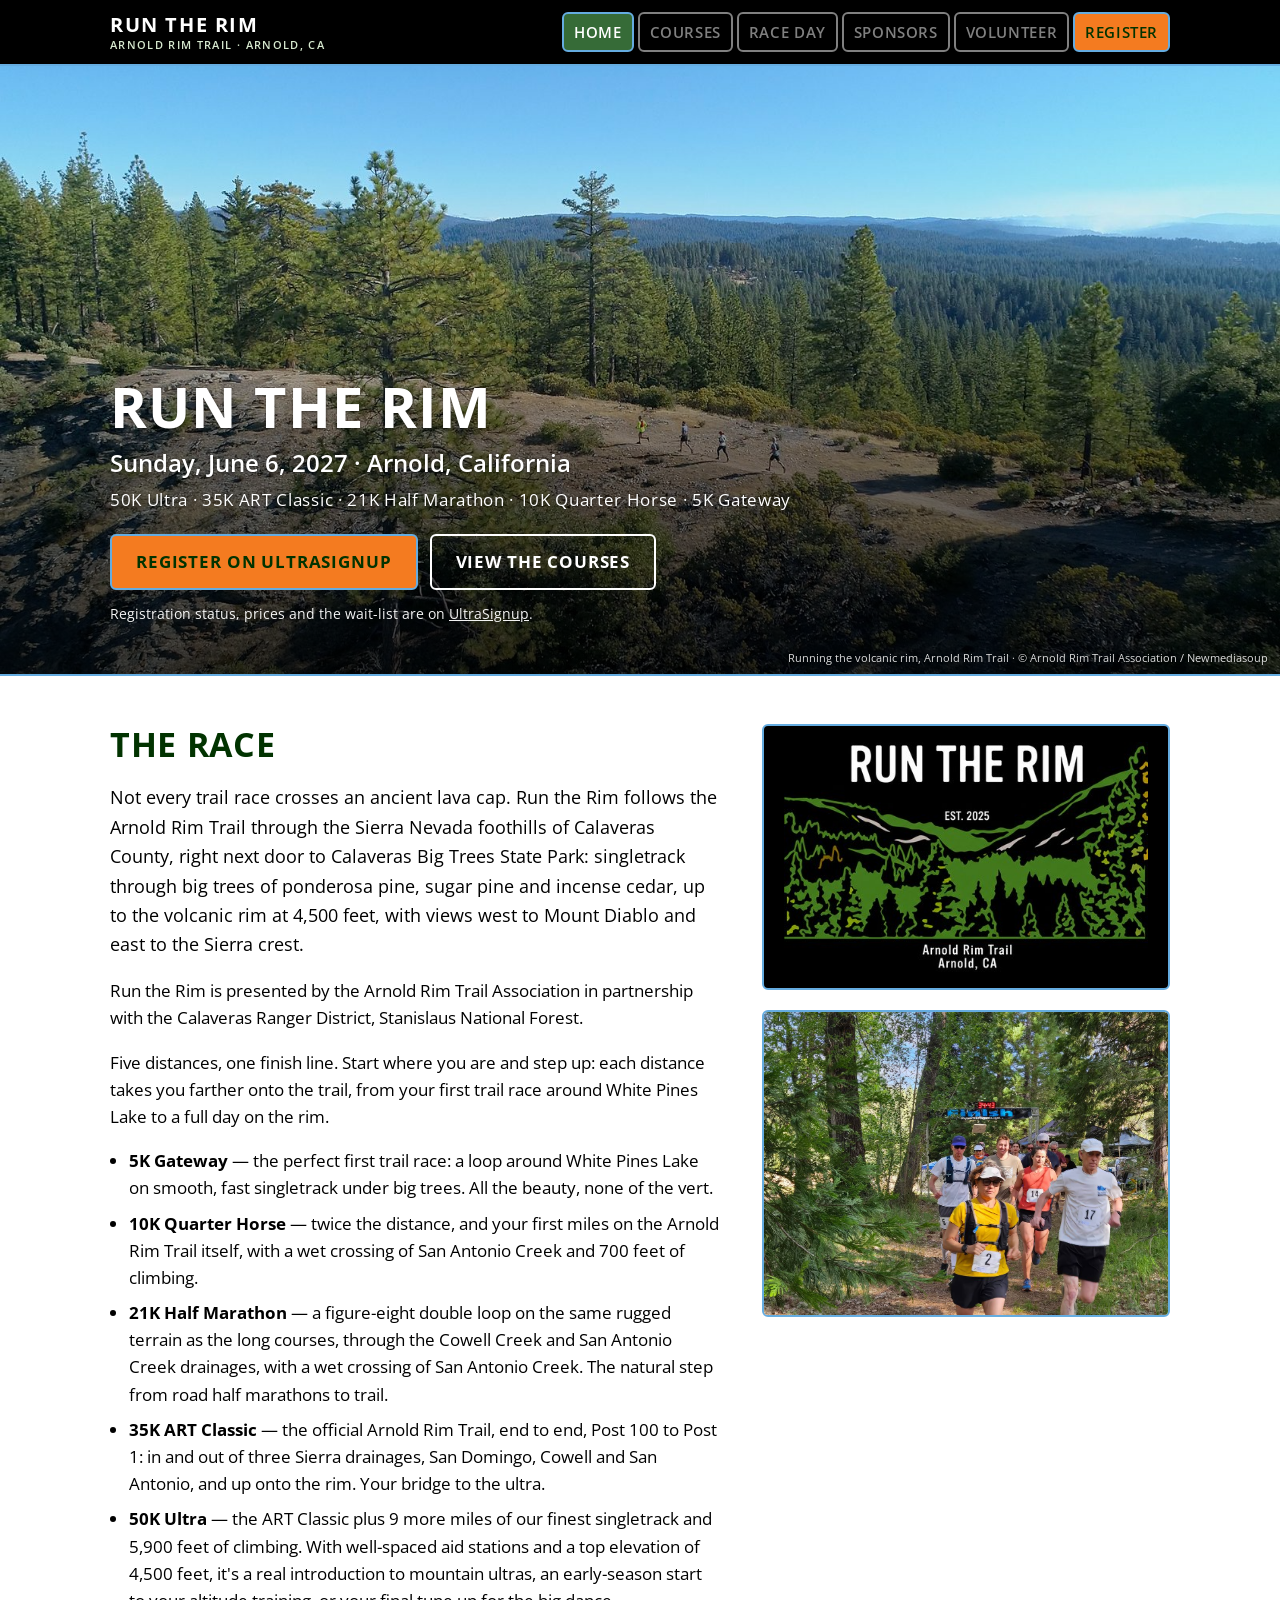
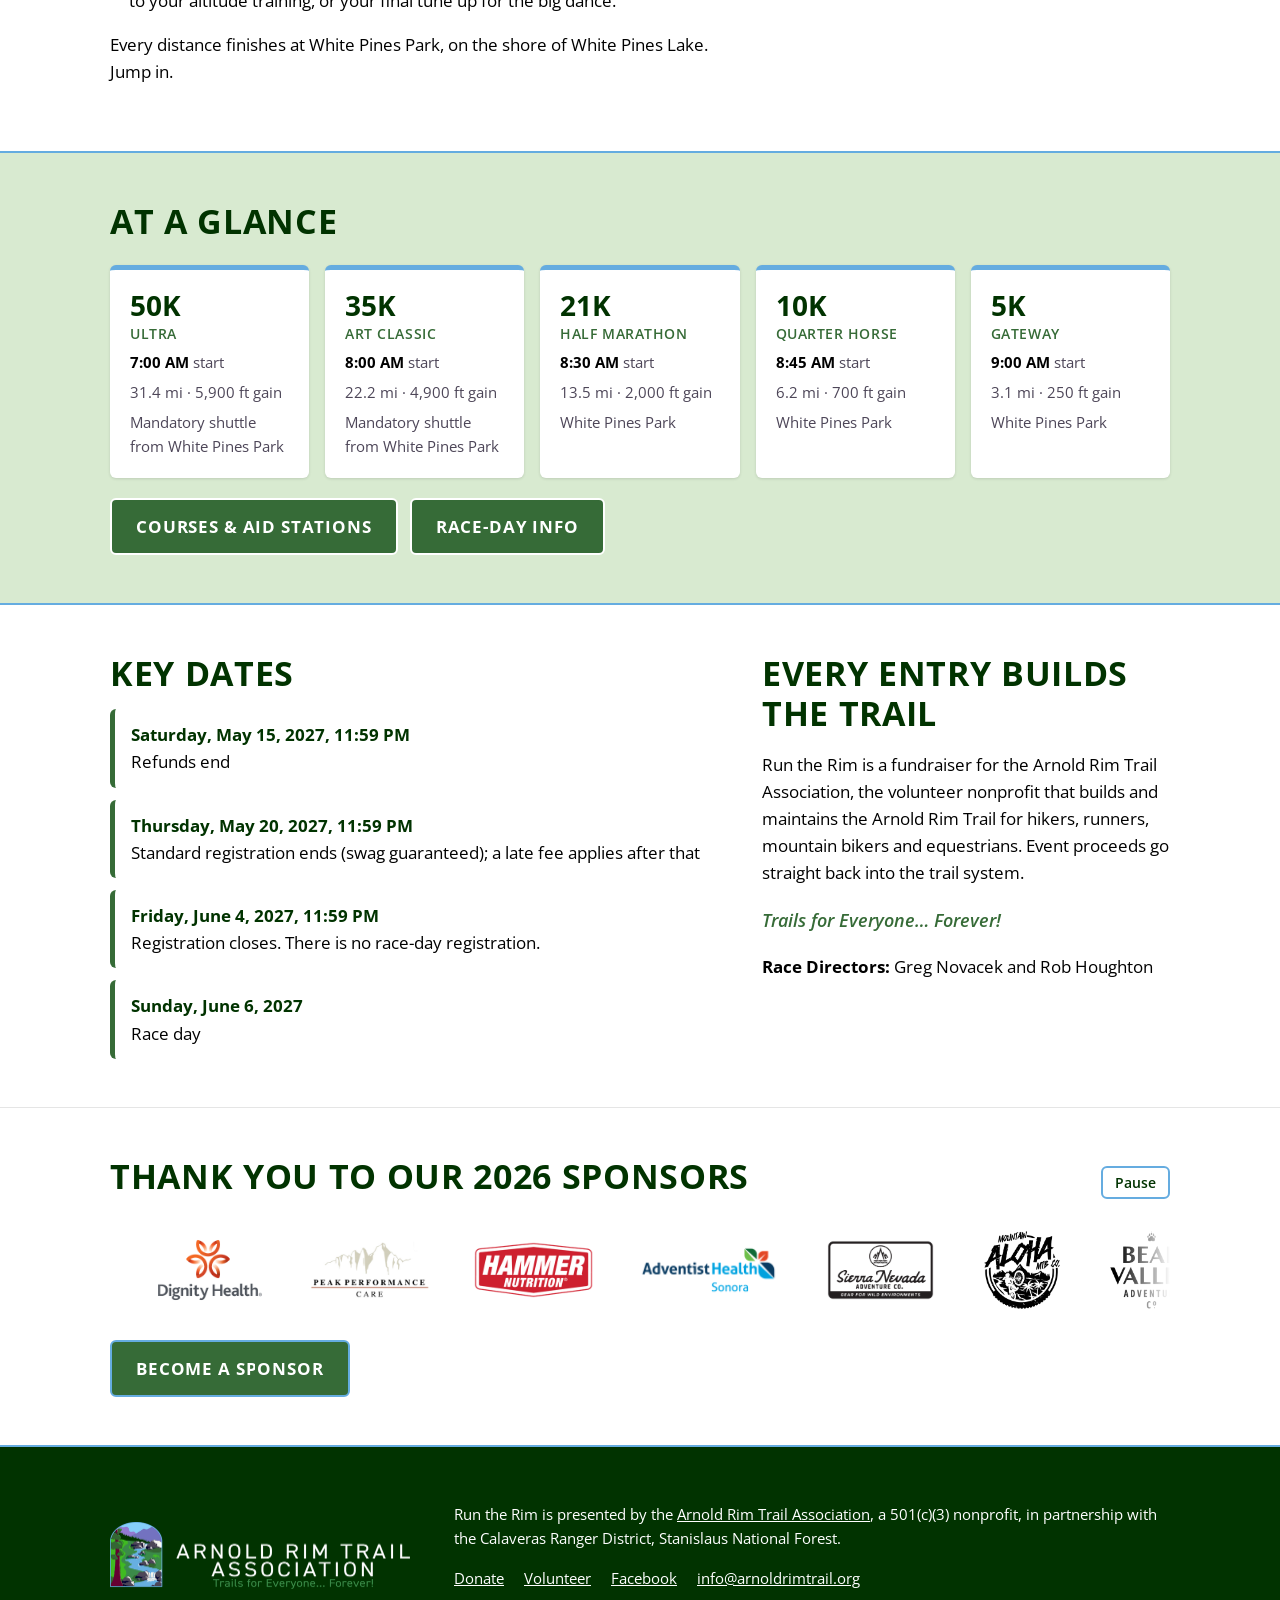
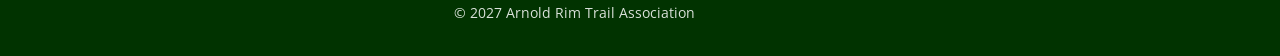
==== index.html @ 4ed4d9af "One page per distance: 50k.html … 5k.html; Courses becomes the comparison page - Each distance page " ====
<!doctype html>
<html lang="en">
<head>
  <meta charset="utf-8">
  <meta name="viewport" content="width=device-width, initial-scale=1">
  <title>Run the Rim 2027 | Trail Races 5K–50K in Arnold, CA · June 6</title>
  <meta name="description" content="Run the Rim, Sunday, June 6, 2027: five trail races, 5K to 50K, on the Arnold Rim Trail in Arnold, CA, next to Calaveras Big Trees. Mostly singletrack.">
  <link rel="canonical" href="https://runtherim.com/">
  <meta property="og:type" content="website">
  <meta property="og:title" content="Run the Rim 2027 | Trail Races 5K–50K in Arnold, CA · June 6">
  <meta property="og:description" content="Run the Rim, Sunday, June 6, 2027: five trail races, 5K to 50K, on the Arnold Rim Trail in Arnold, CA, next to Calaveras Big Trees. Mostly singletrack.">
  <meta property="og:url" content="https://runtherim.com/">
  <meta property="og:image" content="https://runtherim.com/img/og-image.jpg">
  <meta name="twitter:card" content="summary_large_image">
  <meta name="theme-color" content="#000000">
  <meta name="color-scheme" content="only light">
  <link rel="icon" href="favicon.ico" sizes="any">
  <link rel="apple-touch-icon" href="apple-touch-icon.png">
  <link rel="preconnect" href="https://fonts.googleapis.com">
  <link rel="preconnect" href="https://fonts.gstatic.com" crossorigin>
  <link href="https://fonts.googleapis.com/css2?family=Open+Sans:ital,wght@0,400;0,600;0,700;1,400;1,600&display=swap" rel="stylesheet">
  <link rel="stylesheet" href="css/style.css?v=26">
  <!-- Structured data. offers carries only the UltraSignup link: registration status and prices are stated on UltraSignup, never here. -->
  <script type="application/ld+json">
{"@context": "https://schema.org", "@type": "SportsEvent", "name": "Run the Rim 2027", "startDate": "2027-06-06T07:00:00-07:00", "endDate": "2027-06-06", "eventStatus": "https://schema.org/EventScheduled", "eventAttendanceMode": "https://schema.org/OfflineEventAttendanceMode", "location": {"@type": "Place", "name": "White Pines Park", "address": {"@type": "PostalAddress", "streetAddress": "1965 Blagen Rd", "addressLocality": "Arnold", "addressRegion": "CA", "postalCode": "95223", "addressCountry": "US"}}, "image": ["https://runtherim.com/img/og-image.jpg"], "description": "Five trail races, 5K to 50K, on the Arnold Rim Trail in Arnold, California.", "url": "https://runtherim.com/", "organizer": {"@type": "Organization", "name": "Arnold Rim Trail Association", "url": "https://arnoldrimtrail.org"}, "offers": {"@type": "Offer", "url": "https://ultrasignup.com/register.aspx?did=135759"}, "subEvent": [{"@type": "SportsEvent", "name": "Run the Rim 2027 50K Ultra", "startDate": "2027-06-06T07:00:00-07:00", "eventStatus": "https://schema.org/EventScheduled", "eventAttendanceMode": "https://schema.org/OfflineEventAttendanceMode", "location": {"@type": "Place", "name": "White Pines Park", "address": {"@type": "PostalAddress", "streetAddress": "1965 Blagen Rd", "addressLocality": "Arnold", "addressRegion": "CA", "postalCode": "95223", "addressCountry": "US"}}, "organizer": {"@type": "Organization", "name": "Arnold Rim Trail Association", "url": "https://arnoldrimtrail.org"}, "offers": {"@type": "Offer", "url": "https://ultrasignup.com/register.aspx?did=135759"}, "url": "https://runtherim.com/50k.html"}, {"@type": "SportsEvent", "name": "Run the Rim 2027 35K ART Classic", "startDate": "2027-06-06T08:00:00-07:00", "eventStatus": "https://schema.org/EventScheduled", "eventAttendanceMode": "https://schema.org/OfflineEventAttendanceMode", "location": {"@type": "Place", "name": "White Pines Park", "address": {"@type": "PostalAddress", "streetAddress": "1965 Blagen Rd", "addressLocality": "Arnold", "addressRegion": "CA", "postalCode": "95223", "addressCountry": "US"}}, "organizer": {"@type": "Organization", "name": "Arnold Rim Trail Association", "url": "https://arnoldrimtrail.org"}, "offers": {"@type": "Offer", "url": "https://ultrasignup.com/register.aspx?did=135759"}, "url": "https://runtherim.com/35k.html"}, {"@type": "SportsEvent", "name": "Run the Rim 2027 21K Half Marathon", "startDate": "2027-06-06T08:30:00-07:00", "eventStatus": "https://schema.org/EventScheduled", "eventAttendanceMode": "https://schema.org/OfflineEventAttendanceMode", "location": {"@type": "Place", "name": "White Pines Park", "address": {"@type": "PostalAddress", "streetAddress": "1965 Blagen Rd", "addressLocality": "Arnold", "addressRegion": "CA", "postalCode": "95223", "addressCountry": "US"}}, "organizer": {"@type": "Organization", "name": "Arnold Rim Trail Association", "url": "https://arnoldrimtrail.org"}, "offers": {"@type": "Offer", "url": "https://ultrasignup.com/register.aspx?did=135759"}, "url": "https://runtherim.com/21k.html"}, {"@type": "SportsEvent", "name": "Run the Rim 2027 10K Quarter Horse", "startDate": "2027-06-06T08:45:00-07:00", "eventStatus": "https://schema.org/EventScheduled", "eventAttendanceMode": "https://schema.org/OfflineEventAttendanceMode", "location": {"@type": "Place", "name": "White Pines Park", "address": {"@type": "PostalAddress", "streetAddress": "1965 Blagen Rd", "addressLocality": "Arnold", "addressRegion": "CA", "postalCode": "95223", "addressCountry": "US"}}, "organizer": {"@type": "Organization", "name": "Arnold Rim Trail Association", "url": "https://arnoldrimtrail.org"}, "offers": {"@type": "Offer", "url": "https://ultrasignup.com/register.aspx?did=135759"}, "url": "https://runtherim.com/10k.html"}, {"@type": "SportsEvent", "name": "Run the Rim 2027 5K Gateway", "startDate": "2027-06-06T09:00:00-07:00", "eventStatus": "https://schema.org/EventScheduled", "eventAttendanceMode": "https://schema.org/OfflineEventAttendanceMode", "location": {"@type": "Place", "name": "White Pines Park", "address": {"@type": "PostalAddress", "streetAddress": "1965 Blagen Rd", "addressLocality": "Arnold", "addressRegion": "CA", "postalCode": "95223", "addressCountry": "US"}}, "organizer": {"@type": "Organization", "name": "Arnold Rim Trail Association", "url": "https://arnoldrimtrail.org"}, "offers": {"@type": "Offer", "url": "https://ultrasignup.com/register.aspx?did=135759"}, "url": "https://runtherim.com/5k.html"}]}
  </script>
  <script type="application/ld+json">{"@context": "https://schema.org", "@type": "WebSite", "name": "Run the Rim", "url": "https://runtherim.com/"}</script>
</head>
<body>
  <a class="skip-link" href="#main">Skip to content</a>
  <header class="site-header">
    <div class="wrap">
      <a class="wordmark" href="index.html">Run the Rim<span>Arnold Rim Trail · Arnold, CA</span></a>
      <button class="nav-toggle" aria-expanded="false" aria-controls="site-nav">Menu</button>
      <nav class="site-nav" id="site-nav" aria-label="Main">
        <ul>
          <li><a href="index.html" aria-current="page">Home</a></li>
          <li><a href="courses.html">Courses</a></li>
          <li><a href="race-day.html">Race Day</a></li>
          <li><a href="sponsors.html">Sponsors</a></li>
          <li><a href="https://arnoldrimtrail.org/volunteer/">Volunteer</a></li>
          <li><a class="nav-register" href="https://ultrasignup.com/register.aspx?did=135759">Register</a></li>
        </ul>
      </nav>
    </div>
  </header>

  <main id="main">
    <section class="hero" aria-labelledby="hero-title">
      <img class="hero-img" src="img/hero-rim-1600.jpg" srcset="img/hero-rim-800.jpg 800w, img/hero-rim-1200.jpg 1200w, img/hero-rim-1600.jpg 1600w, img/hero-rim-2400.jpg 2400w, img/hero-rim-3200.jpg 3200w" sizes="(max-width: 760px) 142vw, (max-width: 1200px) 130vw, 100vw" width="4000" height="2000" alt="Four runners on the open volcanic rim of the Arnold Rim Trail, with forested ridges beyond" fetchpriority="high">
      <span class="photo-credit">Running the volcanic rim, Arnold Rim Trail · © Arnold Rim Trail Association / Newmediasoup</span>
      <div class="wrap">
        <h1 id="hero-title">Run the Rim</h1>
        <p class="date">Sunday, June 6, 2027 · Arnold, California</p>
        <p class="distances"><span class="nw">50K Ultra</span> · <span class="nw">35K ART Classic</span> · <span class="nw">21K Half Marathon</span> · <span class="nw">10K Quarter Horse</span> · <span class="nw">5K Gateway</span></p>
        <div class="btn-row">
          <a class="btn btn-cta" href="https://ultrasignup.com/register.aspx?did=135759">Register on UltraSignup</a>
          <a class="btn btn-outline" href="courses.html">View the courses</a>
        </div>
        <p class="note">Registration status, prices and the wait-list are on <a href="https://ultrasignup.com/register.aspx?did=135759">UltraSignup</a>.</p>
      </div>
    </section>


    <section aria-labelledby="race-title">
      <div class="wrap two-col">
        <div>
          <h2 id="race-title">The race</h2>
          <p class="lede">Not every trail race crosses an ancient lava cap. Run the Rim follows the Arnold Rim Trail through the Sierra Nevada foothills of Calaveras County, right next door to Calaveras Big Trees State Park: singletrack through big trees of ponderosa pine, sugar pine and incense cedar, up to the volcanic rim at 4,500 feet, with views west to Mount Diablo and east to the Sierra crest.</p>
          <p>Run the Rim is presented by the Arnold Rim Trail Association in partnership with the Calaveras Ranger District, Stanislaus National Forest.</p>
          <p>Five distances, one finish line. Start where you are and step up: each distance takes you farther onto the trail, from your first trail race around White Pines Lake to a full day on the rim.</p>
          <ul class="distance-list">
            <li><strong>5K Gateway</strong> — the perfect first trail race: a loop around White Pines Lake on smooth, fast singletrack under big trees. All the beauty, none of the vert.</li>
            <li><strong>10K Quarter Horse</strong> — twice the distance, and your first miles on the Arnold Rim Trail itself, with a wet crossing of San Antonio Creek and 700 feet of climbing.</li>
            <li><strong>21K Half Marathon</strong> — a figure-eight double loop on the same rugged terrain as the long courses, through the Cowell Creek and San Antonio Creek drainages, with a wet crossing of San Antonio Creek. The natural step from road half marathons to trail.</li>
            <li><strong>35K ART Classic</strong> — the official Arnold Rim Trail, end to end, Post 100 to Post 1: in and out of three Sierra drainages, San Domingo, Cowell and San Antonio, and up onto the rim. Your bridge to the ultra.</li>
            <li><strong>50K Ultra</strong> — the ART Classic plus 9 more miles of our finest singletrack and 5,900 feet of climbing. With well-spaced aid stations and a top elevation of 4,500 feet, it's a real introduction to mountain ultras, an early-season start to your altitude training, or your final tune up for the big dance.</li>
          </ul>
          <p>Every distance finishes at White Pines Park, on the shore of White Pines Lake. Jump in.</p>
        </div>
        <div class="race-side">
          <div class="logo-feature"><img src="img/rtr-logo-480.jpg" srcset="img/rtr-logo-480.jpg 480w, img/rtr-logo-960.jpg 960w" sizes="(max-width: 860px) 90vw, 420px" width="480" height="304" alt="Run the Rim logo: Run the Rim, established 2025, Arnold Rim Trail, Arnold, CA" loading="lazy"></div>
          <img src="img/racers-1200.jpg" width="1200" height="899" alt="Runners heading out on a forest trail at Run the Rim" loading="lazy">
        </div>
      </div>
    </section>

    <section class="band" aria-labelledby="glance-title">
      <div class="wrap">
        <h2 id="glance-title">At a glance</h2>
        <div class="cards">
          <a class="card" href="50k.html">
            <div class="dist">50K</div>
            <div class="dist-title">Ultra</div>
            <div class="meta"><strong>7:00 AM</strong> start</div>
            <div class="meta">31.4 mi · 5,900 ft gain</div>
            <div class="meta">Mandatory shuttle from White Pines Park</div>
          </a>
          <a class="card" href="35k.html">
            <div class="dist">35K</div>
            <div class="dist-title">ART Classic</div>
            <div class="meta"><strong>8:00 AM</strong> start</div>
            <div class="meta">22.2 mi · 4,900 ft gain</div>
            <div class="meta">Mandatory shuttle from White Pines Park</div>
          </a>
          <a class="card" href="21k.html">
            <div class="dist">21K</div>
            <div class="dist-title">Half Marathon</div>
            <div class="meta"><strong>8:30 AM</strong> start</div>
            <div class="meta">13.5 mi · 2,000 ft gain</div>
            <div class="meta">White Pines Park</div>
          </a>
          <a class="card" href="10k.html">
            <div class="dist">10K</div>
            <div class="dist-title">Quarter Horse</div>
            <div class="meta"><strong>8:45 AM</strong> start</div>
            <div class="meta">6.2 mi · 700 ft gain</div>
            <div class="meta">White Pines Park</div>
          </a>
          <a class="card" href="5k.html">
            <div class="dist">5K</div>
            <div class="dist-title">Gateway</div>
            <div class="meta"><strong>9:00 AM</strong> start</div>
            <div class="meta">3.1 mi · 250 ft gain</div>
            <div class="meta">White Pines Park</div>
          </a>
        </div>
        <div class="btn-row">
          <a class="btn" href="courses.html">Courses &amp; aid stations</a>
          <a class="btn" href="race-day.html">Race-day info</a>
        </div>
      </div>
    </section>

    <section aria-labelledby="dates-title">
      <div class="wrap two-col">
        <div>
          <h2 id="dates-title">Key dates</h2>
          <ul class="dates">
            <li><strong>Saturday, May 15, 2027, 11:59 PM</strong>Refunds end</li>
            <li><strong>Thursday, May 20, 2027, 11:59 PM</strong>Standard registration ends (swag guaranteed); a late fee applies after that</li>
            <li><strong>Friday, June 4, 2027, 11:59 PM</strong>Registration closes. There is no race-day registration.</li>
            <li><strong>Sunday, June 6, 2027</strong>Race day</li>
          </ul>
        </div>
        <div>
          <h2>Every entry builds the trail</h2>
          <p>Run the Rim is a fundraiser for the Arnold Rim Trail Association, the volunteer nonprofit that builds and maintains the Arnold Rim Trail for hikers, runners, mountain bikers and equestrians. Event proceeds go straight back into the trail system.</p>
          <p class="tagline">Trails for Everyone… Forever!</p>
          <p><strong>Race Directors:</strong> Greg Novacek and Rob Houghton</p>
        </div>
      </div>
    </section>

    <section class="sponsor-strip" aria-labelledby="sponsor-strip-title">
      <div class="wrap">
        <h2 id="sponsor-strip-title">Thank you to our 2026 sponsors</h2>
        <div class="marquee" data-marquee>
          <button type="button" class="marquee-toggle" aria-pressed="false">Pause</button>
          <div class="marquee-viewport">
            <ul class="marquee-track">
            <li><a href="https://www.dignityhealth.org/central-california/locations/marktwainmedical/services/medical-clinics" rel="noopener"><img src="img/sponsors/dignity-health.png" alt="Dignity Health Mark Twain Medical Center" width="112" height="68" style="--w:112px" loading="lazy"></a></li>
            <li><a href="https://peakperformancecare.com" rel="noopener"><img src="img/sponsors/peak-performance-600.png" alt="Peak Performance" width="120" height="63" style="--w:120px" loading="lazy"></a></li>
            <li><a href="https://www.hammernutrition.com" rel="noopener"><img src="img/sponsors/hammer-nutrition.png" alt="Hammer Nutrition" width="119" height="64" style="--w:119px" loading="lazy"></a></li>
            <li><a href="https://www.adventisthealth.org/sonora/" rel="noopener"><img src="img/sponsors/adventist-health-sonora.png" alt="Adventist Health Sonora" width="143" height="53" style="--w:143px" loading="lazy"></a></li>
            <li><a href="https://www.snacattack.com" rel="noopener"><img src="img/sponsors/snac-2026.png" alt="Sierra Nevada Adventure Co." width="113" height="67" style="--w:113px" loading="lazy"></a></li>
            <li><a href="https://www.ridemountainaloha.com/" rel="noopener"><img src="img/sponsors/mountain-aloha.png" alt="Mountain Aloha MTB Co." width="82" height="84" style="--w:82px" loading="lazy"></a></li>
            <li><a href="https://www.bvadventures.com" rel="noopener"><img src="img/sponsors/bearvalley-stackedlogo-black-pms.png" alt="Bear Valley Adventure Co." width="89" height="84" style="--w:89px" loading="lazy"></a></li>
            <li><a href="https://www.kevinscrane.com/" rel="noopener"><img src="img/sponsors/kevins-crane.png" alt="Kevin&#x27;s Crane Co." width="98" height="77" style="--w:98px" loading="lazy"></a></li>
            <li><a href="https://www.goldelectricinc.com" rel="noopener"><img src="img/sponsors/gold.png" alt="Gold Electric" width="97" height="79" style="--w:97px" loading="lazy"></a></li>
            <li><a href="https://www.poppiesnpines.com/" rel="noopener"><img src="img/sponsors/poppies-pines.png" alt="Poppies n&#x27; Pines" width="65" height="84" style="--w:65px" loading="lazy"></a></li>
            <li><a href="https://cal-waste.com" rel="noopener"><img src="img/sponsors/cal-waste.png" alt="Cal-Waste" width="156" height="49" style="--w:156px" loading="lazy"></a></li>
            <li><a href="https://boutique.allegorie.wine/" rel="noopener"><img src="img/sponsors/allegorie.png" alt="Allégorie" width="93" height="82" style="--w:93px" loading="lazy"></a></li>
            <li><a href="https://www.yelp.com/biz/heart-and-soul-country-kitchen-arnold" rel="noopener"><img src="img/sponsors/heart-and-soul-kitchen.png" alt="Heart and Soul Country Kitchen" width="92" height="82" style="--w:92px" loading="lazy"></a></li>
            <li><a href="https://hibernation.com/hibernation/" rel="noopener"><img src="img/sponsors/hibernation-stove-spa.png" alt="Hibernation Stove &amp; Spa" width="99" height="77" style="--w:99px" loading="lazy"></a></li>
            <li><a href="https://www.arnoldlodgeca.com/" rel="noopener"><img src="img/sponsors/meadowmontlogowithdog.png" alt="Meadowmont Lodge" width="147" height="52" style="--w:147px" loading="lazy"></a></li>
            <li><a href="https://www.arnoldtimberlinelodge.com" rel="noopener"><img src="img/sponsors/timerberline-lodge-2.png" alt="Timberline Lodge" width="112" height="68" style="--w:112px" loading="lazy"></a></li>
            <li><a href="https://arnoldcaliforniahomes.com/" rel="noopener"><img src="img/sponsors/corcoran.png" alt="Corcoran Icon Properties" width="130" height="58" style="--w:130px" loading="lazy"></a></li>
            <li><a href="https://crowleydds.com/" rel="noopener"><img src="img/sponsors/crowley-dentistry.png" alt="Crowley Dentistry" width="154" height="49" style="--w:154px" loading="lazy"></a></li>
            <li><a href="https://www.jilliandayspa.com/" rel="noopener"><img src="img/sponsors/jillian-spa.png" alt="Jillian Day Spa &amp; Salon" width="62" height="84" style="--w:62px" loading="lazy"></a></li>
            <li><a href="https://www.thesmogking.com/" rel="noopener"><img src="img/sponsors/smog-king.png" alt="The Smog King" width="99" height="76" style="--w:99px" loading="lazy"></a></li>
            <li><a href="https://makepartake.com" rel="noopener"><img src="img/sponsors/makeandpartake-web.png" alt="Make &amp; parTake" width="182" height="42" style="--w:182px" loading="lazy"></a></li>
            <li><a href="https://www.fawnandfernboutique.com/" rel="noopener"><img src="img/sponsors/fawn-and-fern-1.png" alt="Fawn &amp; Fern Boutique" width="84" height="84" style="--w:84px" loading="lazy"></a></li>
            <li><a href="https://www.pizzafactory.com/arnold/" rel="noopener"><img src="img/sponsors/pizza-factory-600.png" alt="Pizza Factory Arnold" width="84" height="84" style="--w:84px" loading="lazy"></a></li>
            <li><a href="https://www.gatewaypress.net/" rel="noopener"><img src="img/sponsors/gateway-600.png" alt="Gateway Press" width="115" height="66" style="--w:115px" loading="lazy"></a></li>
            <li><a href="https://www.cedarcreekrealty.com/" rel="noopener"><img src="img/sponsors/cedar-creek.png" alt="Cedar Creek Realty" width="54" height="84" style="--w:54px" loading="lazy"></a></li>
            <li><a href="https://www.gerardinsurance.com/" rel="noopener"><img src="img/sponsors/gerard-insurance.png" alt="Gerard Insurance Services" width="133" height="57" style="--w:133px" loading="lazy"></a></li>
            <li><a href="https://fireflybrandmanagement.com/" rel="noopener"><img src="img/sponsors/firefly.png" alt="Firefly Brand Management" width="136" height="56" style="--w:136px" loading="lazy"></a></li>
            <li><a href="https://www.calaverasfitnessco.com" rel="noopener"><img src="img/sponsors/cross-fit.png" alt="CrossFit Calaveras" width="84" height="84" style="--w:84px" loading="lazy"></a></li>
            <li class="marquee-dup" aria-hidden="true"><ul>
              <li><a href="https://www.dignityhealth.org/central-california/locations/marktwainmedical/services/medical-clinics" rel="noopener" tabindex="-1"><img src="img/sponsors/dignity-health.png" alt="" width="112" height="68" style="--w:112px" loading="lazy"></a></li>
              <li><a href="https://peakperformancecare.com" rel="noopener" tabindex="-1"><img src="img/sponsors/peak-performance-600.png" alt="" width="120" height="63" style="--w:120px" loading="lazy"></a></li>
              <li><a href="https://www.hammernutrition.com" rel="noopener" tabindex="-1"><img src="img/sponsors/hammer-nutrition.png" alt="" width="119" height="64" style="--w:119px" loading="lazy"></a></li>
              <li><a href="https://www.adventisthealth.org/sonora/" rel="noopener" tabindex="-1"><img src="img/sponsors/adventist-health-sonora.png" alt="" width="143" height="53" style="--w:143px" loading="lazy"></a></li>
              <li><a href="https://www.snacattack.com" rel="noopener" tabindex="-1"><img src="img/sponsors/snac-2026.png" alt="" width="113" height="67" style="--w:113px" loading="lazy"></a></li>
              <li><a href="https://www.ridemountainaloha.com/" rel="noopener" tabindex="-1"><img src="img/sponsors/mountain-aloha.png" alt="" width="82" height="84" style="--w:82px" loading="lazy"></a></li>
              <li><a href="https://www.bvadventures.com" rel="noopener" tabindex="-1"><img src="img/sponsors/bearvalley-stackedlogo-black-pms.png" alt="" width="89" height="84" style="--w:89px" loading="lazy"></a></li>
              <li><a href="https://www.kevinscrane.com/" rel="noopener" tabindex="-1"><img src="img/sponsors/kevins-crane.png" alt="" width="98" height="77" style="--w:98px" loading="lazy"></a></li>
              <li><a href="https://www.goldelectricinc.com" rel="noopener" tabindex="-1"><img src="img/sponsors/gold.png" alt="" width="97" height="79" style="--w:97px" loading="lazy"></a></li>
              <li><a href="https://www.poppiesnpines.com/" rel="noopener" tabindex="-1"><img src="img/sponsors/poppies-pines.png" alt="" width="65" height="84" style="--w:65px" loading="lazy"></a></li>
              <li><a href="https://cal-waste.com" rel="noopener" tabindex="-1"><img src="img/sponsors/cal-waste.png" alt="" width="156" height="49" style="--w:156px" loading="lazy"></a></li>
              <li><a href="https://boutique.allegorie.wine/" rel="noopener" tabindex="-1"><img src="img/sponsors/allegorie.png" alt="" width="93" height="82" style="--w:93px" loading="lazy"></a></li>
              <li><a href="https://www.yelp.com/biz/heart-and-soul-country-kitchen-arnold" rel="noopener" tabindex="-1"><img src="img/sponsors/heart-and-soul-kitchen.png" alt="" width="92" height="82" style="--w:92px" loading="lazy"></a></li>
              <li><a href="https://hibernation.com/hibernation/" rel="noopener" tabindex="-1"><img src="img/sponsors/hibernation-stove-spa.png" alt="" width="99" height="77" style="--w:99px" loading="lazy"></a></li>
              <li><a href="https://www.arnoldlodgeca.com/" rel="noopener" tabindex="-1"><img src="img/sponsors/meadowmontlogowithdog.png" alt="" width="147" height="52" style="--w:147px" loading="lazy"></a></li>
              <li><a href="https://www.arnoldtimberlinelodge.com" rel="noopener" tabindex="-1"><img src="img/sponsors/timerberline-lodge-2.png" alt="" width="112" height="68" style="--w:112px" loading="lazy"></a></li>
              <li><a href="https://arnoldcaliforniahomes.com/" rel="noopener" tabindex="-1"><img src="img/sponsors/corcoran.png" alt="" width="130" height="58" style="--w:130px" loading="lazy"></a></li>
              <li><a href="https://crowleydds.com/" rel="noopener" tabindex="-1"><img src="img/sponsors/crowley-dentistry.png" alt="" width="154" height="49" style="--w:154px" loading="lazy"></a></li>
              <li><a href="https://www.jilliandayspa.com/" rel="noopener" tabindex="-1"><img src="img/sponsors/jillian-spa.png" alt="" width="62" height="84" style="--w:62px" loading="lazy"></a></li>
              <li><a href="https://www.thesmogking.com/" rel="noopener" tabindex="-1"><img src="img/sponsors/smog-king.png" alt="" width="99" height="76" style="--w:99px" loading="lazy"></a></li>
              <li><a href="https://makepartake.com" rel="noopener" tabindex="-1"><img src="img/sponsors/makeandpartake-web.png" alt="" width="182" height="42" style="--w:182px" loading="lazy"></a></li>
              <li><a href="https://www.fawnandfernboutique.com/" rel="noopener" tabindex="-1"><img src="img/sponsors/fawn-and-fern-1.png" alt="" width="84" height="84" style="--w:84px" loading="lazy"></a></li>
              <li><a href="https://www.pizzafactory.com/arnold/" rel="noopener" tabindex="-1"><img src="img/sponsors/pizza-factory-600.png" alt="" width="84" height="84" style="--w:84px" loading="lazy"></a></li>
              <li><a href="https://www.gatewaypress.net/" rel="noopener" tabindex="-1"><img src="img/sponsors/gateway-600.png" alt="" width="115" height="66" style="--w:115px" loading="lazy"></a></li>
              <li><a href="https://www.cedarcreekrealty.com/" rel="noopener" tabindex="-1"><img src="img/sponsors/cedar-creek.png" alt="" width="54" height="84" style="--w:54px" loading="lazy"></a></li>
              <li><a href="https://www.gerardinsurance.com/" rel="noopener" tabindex="-1"><img src="img/sponsors/gerard-insurance.png" alt="" width="133" height="57" style="--w:133px" loading="lazy"></a></li>
              <li><a href="https://fireflybrandmanagement.com/" rel="noopener" tabindex="-1"><img src="img/sponsors/firefly.png" alt="" width="136" height="56" style="--w:136px" loading="lazy"></a></li>
              <li><a href="https://www.calaverasfitnessco.com" rel="noopener" tabindex="-1"><img src="img/sponsors/cross-fit.png" alt="" width="84" height="84" style="--w:84px" loading="lazy"></a></li>
            </ul></li>
            </ul>
          </div>
        </div>
        <div class="btn-row"><a class="btn" href="sponsors.html">Become a sponsor</a></div>
      </div>
    </section>
  </main>

  <footer class="site-footer">
    <div class="wrap footer-grid">
      <a class="footer-logo" href="https://arnoldrimtrail.org"><img src="img/arta-logo-ondark.png" width="600" height="135" alt="Arnold Rim Trail Association — Trails for Everyone… Forever!"></a>
      <div>
        <p>Run the Rim is presented by the <a href="https://arnoldrimtrail.org">Arnold Rim Trail Association</a>, a 501(c)(3) nonprofit, in partnership with the Calaveras Ranger District, Stanislaus National Forest.</p>
        <ul class="footer-links">
          <li><a href="https://arnoldrimtrail.org/donate/">Donate</a></li>
          <li><a href="https://arnoldrimtrail.org/volunteer/">Volunteer</a></li>
          <li><a href="https://www.facebook.com/arnoldrimtrail">Facebook</a></li>
          <li><a href="mailto:info@arnoldrimtrail.org">info@arnoldrimtrail.org</a></li>
        </ul>
        <p class="copyright">© 2027 Arnold Rim Trail Association</p>
      </div>
    </div>
  </footer>
  <script src="js/nav.js"></script>
  <script src="js/marquee.js"></script>
</body>
</html>
---- css/style.css ----
/* Run the Rim — runtherim.com
   Palette and type follow ARTA/Assets/ARTA_Brand_Guidelines.md */

:root {
  color-scheme: only light; /* light-only site: stops browser auto-dark modes repainting it (Safari Adaptive Dark Mode) */
  --dark-green: #013300;
  --medium-green: #366B37;
  --light-green: #4F8750;
  --bg-green: #D8EAD0;
  --lavender-gray: #4D4658;
  --white: #FFFFFF;
  /* Off-palette and accent colors approved by Rob for runtherim.com (2026-11-20):
     orange marks the Register call to action only; Powder Blue is a thin contrast accent. */
  --orange: #F47B20;        /* Dark Green text on it = 5.2:1; never use as text on white */
  --orange-hover: #FF9A4D;
  --sky: #65ACE0;           /* Powder Blue (ARTA secondary) */
  --btn-border: var(--white);       /* white ring on buttons over dark or filled backgrounds (Rob, 2026-11-20) */
  --btn-border-light: var(--medium-green); /* outline-only buttons on light backgrounds: white would vanish */
  --cta-border: var(--sky);         /* Register on UltraSignup keeps the Powder Blue ring */
  --nav-ghost: #808080;             /* inactive nav items: 50% gray text and border (5.3:1 on black) */
  --black: #000000;
  --max: 1100px;
  --radius: 6px;
}

*, *::before, *::after { box-sizing: border-box; }

html { scroll-behavior: smooth; scroll-padding-top: 5rem; }

body {
  margin: 0;
  font-family: "Open Sans", system-ui, -apple-system, "Segoe UI", Roboto, sans-serif;
  font-size: 1.0625rem;
  line-height: 1.6;
  color: var(--black);
  background: var(--white);
}

img { max-width: 100%; height: auto; display: block; }

a { color: var(--medium-green); }
a:hover { color: var(--dark-green); }

h1, h2 { font-weight: 700; text-transform: uppercase; letter-spacing: 0.02em; line-height: 1.2; color: var(--dark-green); }
h3 { font-weight: 600; text-transform: uppercase; letter-spacing: 0.02em; line-height: 1.3; color: var(--dark-green); }
h1 { font-size: clamp(2rem, 6vw, 3.5rem); margin: 0 0 0.5rem; }
h2 { font-size: clamp(1.5rem, 4vw, 2.1rem); margin: 0 0 1rem; }
h3 { font-size: 1.15rem; margin: 1.75rem 0 0.5rem; }

.sr-only { position: absolute; width: 1px; height: 1px; overflow: hidden; clip: rect(0 0 0 0); white-space: nowrap; }

.skip-link {
  position: absolute; left: -999px; top: 0;
  background: var(--white); color: var(--dark-green); padding: 0.5rem 1rem; z-index: 100;
}
.skip-link:focus { left: 0.5rem; top: 0.5rem; }

.wrap { max-width: var(--max); margin: 0 auto; padding: 0 1.25rem; }

/* Header */
.site-header {
  position: sticky; top: 0; z-index: 50;
  background: var(--black); color: var(--white);
}
.site-header .wrap {
  display: flex; align-items: center; justify-content: space-between;
  gap: 1rem; min-height: 4rem; flex-wrap: wrap;
}
/* Header: text wordmark on the left, menu on the right, on Black. The RTR logo lives in
   Home's "The race" section (.logo-feature), not here (Rob, 2026-11-20). */
/* The wordmark holds the header's top row at 4rem on its own. Without this the row's height came
   from the flex container's min-height, and when the mobile menu wrapped onto a second row the first
   row shrank to its content and the header jumped up (Joel, 2026-11-25). */
.wordmark {
  display: flex; flex-direction: column; justify-content: center; min-height: 4rem; padding: 0.5rem 0;
  color: var(--white); text-decoration: none;
  font-weight: 700; text-transform: uppercase; letter-spacing: 0.08em; font-size: 1.25rem; line-height: 1.3;
}
.site-nav { margin-left: auto; }
.wordmark:hover { color: var(--white); }
.wordmark span { display: block; font-size: 0.7rem; font-weight: 600; letter-spacing: 0.12em; color: var(--bg-green); }

.nav-toggle { display: none; }
.site-nav ul { list-style: none; margin: 0; padding: 0; display: flex; gap: 0.25rem; align-items: center; flex-wrap: wrap; }
.site-nav a {
  display: block; padding: calc(0.5rem - 2px) calc(0.75rem - 2px); color: var(--white); text-decoration: none;
  font-weight: 600; font-size: 0.95rem; text-transform: uppercase; letter-spacing: 0.04em; border-radius: var(--radius);
  border: 2px solid var(--nav-ghost); color: var(--nav-ghost);
}
/* Inactive items are ghosted (gray); the current page is green with a blue ring; hover lights an item up. */
.site-nav a:hover { color: var(--white); border-color: var(--white); }
.site-nav a[aria-current="page"] { background: var(--medium-green); color: var(--white); border-color: var(--sky); }
.site-nav a.nav-register { background: var(--orange); color: var(--dark-green); border-color: var(--cta-border); }
.site-nav a.nav-register:hover { background: var(--orange-hover); color: var(--dark-green); }

/* Wordmark plus six menu items need ~880px on one row, so below 900px the menu collapses
   behind the Menu button. */
@media (max-width: 900px) {
  .nav-toggle {
    display: inline-block; background: transparent; color: var(--white);
    border: 2px solid var(--btn-border); border-radius: var(--radius);
    font: inherit; font-weight: 600; text-transform: uppercase; padding: 0.35rem 0.75rem; cursor: pointer;
  }
  .site-header .wrap { gap: 0.75rem; }
  .wordmark { font-size: 1.05rem; }
  .wordmark span { display: none; }
  .nav-toggle { margin-left: auto; }
  .site-nav { order: 5; margin-left: 0; }
  .site-nav { width: 100%; display: none; padding-bottom: 0.75rem; }
  .site-nav.open { display: block; }
  .site-nav ul { flex-direction: column; align-items: stretch; }
}

/* Buttons */
.btn {
  display: inline-block; padding: 0.8rem 1.5rem; border-radius: var(--radius);
  background: var(--medium-green); color: var(--white); text-decoration: none;
  font-weight: 700; text-transform: uppercase; letter-spacing: 0.05em; border: 2px solid var(--btn-border);
}
.btn:hover { background: var(--dark-green); border-color: var(--btn-border); color: var(--white); }
/* Register on UltraSignup: the one orange element on every page. */
.btn-cta { background: var(--orange); color: var(--dark-green); border-color: var(--cta-border); }
.btn-cta:hover { background: var(--orange-hover); color: var(--dark-green); border-color: var(--cta-border); }
.btn-light { background: var(--white); color: var(--dark-green); }
.btn-light:hover { background: var(--bg-green); color: var(--dark-green); }
.btn-outline { background: transparent; color: var(--white); }
.btn-outline:hover { background: var(--white); color: var(--dark-green); }
.btn-row { display: flex; gap: 0.75rem; flex-wrap: wrap; margin-top: 1.25rem; }

/* Hero */
/* The photo is a real <img> with srcset (not a CSS background) so each device
   downloads a resolution sharp enough for its screen density and crop. */
.hero {
  position: relative; color: var(--white); background: var(--dark-green); overflow: hidden; padding: 0;
  /* Height follows width (close to the photo's 1.9:1) so wide screens show the
     whole scene instead of a thin strip; capped so the page below stays reachable. */
  min-height: max(420px, min(calc(100vw / 2.1), 82vh)); display: flex; align-items: flex-end;
}
.hero-img {
  position: absolute; inset: 0; width: 100%; height: 100%;
  object-fit: cover; object-position: 50% 45%;
}
/* Neutral scrim behind the text only; the upper photo keeps its natural color. */
.hero::before {
  content: ""; position: absolute; inset: 0; z-index: 1;
  background: linear-gradient(to top, rgba(0, 0, 0, 0.72) 0%, rgba(0, 0, 0, 0.45) 35%, rgba(0, 0, 0, 0) 65%);
}
.hero .wrap { position: relative; z-index: 2; padding-top: 6rem; padding-bottom: 3rem; width: 100%; }
.hero h1, .hero .date, .hero .distances { text-shadow: 0 1px 3px rgba(0, 0, 0, 0.45); }
.hero h1 { color: var(--white); margin-bottom: 0.25rem; }
.hero .date { font-size: clamp(1.15rem, 3vw, 1.5rem); font-weight: 600; margin: 0; }
.hero .distances { font-size: 1.05rem; margin: 0.25rem 0 0; letter-spacing: 0.04em; }
.hero .note { font-size: 0.9rem; margin: 0.75rem 0 0; opacity: 0.95; }
.hero .note a { color: var(--white); }
.photo-credit { position: absolute; right: 0.75rem; bottom: 0.4rem; font-size: 0.7rem; opacity: 0.85; z-index: 2; text-shadow: 0 1px 2px rgba(0, 0, 0, 0.6); }

/* Page title band (inner pages) */
.page-title { background: var(--bg-green); padding: 2.5rem 0 2rem; }
.page-title h1 { font-size: clamp(1.8rem, 5vw, 2.75rem); }
.page-title p { margin: 0; color: var(--lavender-gray); font-size: 1.1rem; }
.page-title p + p { margin-top: 0.5rem; }

/* Buttons on white backgrounds take the Powder Blue ring (Rob, 2026-11-20). Plain sections are
   white; .band (Background Green) and .hero keep the defaults. */
main section:not(.band):not(.hero) { --btn-border: var(--sky); --btn-border-light: var(--sky); }

/* Sections */
section { padding: 3rem 0; }
section.band { background: var(--bg-green); }
.lede { font-size: 1.15rem; }
.tagline { font-style: italic; font-weight: 600; color: var(--medium-green); font-size: 1.15rem; }

.two-col { display: grid; gap: 2.5rem; grid-template-columns: 1fr; align-items: start; }
@media (min-width: 860px) { .two-col { grid-template-columns: 3fr 2fr; } }
.two-col img { border-radius: var(--radius); }
/* Grid children default to min-width:auto, which lets a wide table stretch the column
   past the viewport instead of scrolling inside .table-scroll. */
.two-col > *, .info-grid > *, .footer-grid > * { min-width: 0; }

.distance-list { padding-left: 1.2rem; }
.distance-list li { margin-bottom: 0.5rem; }

.cards { display: grid; gap: 1rem; grid-template-columns: repeat(auto-fit, minmax(180px, 1fr)); margin-top: 1.5rem; }
.card {
  background: var(--white); border-radius: var(--radius); padding: 1.25rem; text-decoration: none; color: var(--black);
  border-top: 5px solid var(--sky); box-shadow: 0 1px 3px rgba(0, 0, 0, 0.12);
}
.card:hover { box-shadow: 0 3px 10px rgba(0, 0, 0, 0.18); color: var(--black); }
.card .dist { font-size: 1.75rem; font-weight: 700; color: var(--dark-green); line-height: 1.1; }
.card .dist-title { font-weight: 600; text-transform: uppercase; letter-spacing: 0.04em; font-size: 0.85rem; color: var(--medium-green); margin-top: 0.15rem; }
.card .meta { font-size: 0.92rem; color: var(--lavender-gray); margin-top: 0.4rem; }
.card .meta strong { color: var(--black); }

.dates { list-style: none; padding: 0; margin: 0; display: grid; gap: 0.75rem; }
.dates li { background: var(--white); border-left: 5px solid var(--medium-green); padding: 0.75rem 1rem; border-radius: var(--radius); }
.dates strong { display: block; color: var(--dark-green); }

/* Tables */
.table-scroll { overflow-x: auto; -webkit-overflow-scrolling: touch; margin: 1rem 0; }
table { border-collapse: collapse; width: 100%; font-size: 0.97rem; }
@media (max-width: 520px) {
  table { font-size: 0.88rem; }
  th, td { padding: 0.45rem 0.45rem; }
}
caption { text-align: left; font-weight: 600; padding-bottom: 0.4rem; color: var(--dark-green); }
th, td { padding: 0.55rem 0.75rem; border: 1px solid #D9D9D9; text-align: left; }
thead th { background: var(--dark-green); color: var(--white); font-weight: 600; }
tbody tr:nth-child(even) { background: #F4F9F1; }
td.num, th.num { text-align: right; font-variant-numeric: tabular-nums; }
.aid-full { font-weight: 700; color: var(--dark-green); }

/* Course sections */
.course { border-top: 1px solid #D9D9D9; }
.course:first-of-type { border-top: 0; }
/* Distance pages (50k.html … 5k.html, one per course since 2026-11-25): the page title carries the
   distance name and start time; "Courses" above it links back to the comparison page. */
.page-title h1 .title { color: var(--medium-green); }
.page-title .crumb { font-size: 0.85rem; font-weight: 600; text-transform: uppercase; letter-spacing: 0.04em; margin-bottom: 0.35rem; }
.page-title .crumb a { color: var(--medium-green); text-decoration: none; }
.page-title .crumb a::before { content: "← "; }
.page-title .crumb a:hover { text-decoration: underline; }
.stats { display: flex; flex-wrap: wrap; gap: 0.5rem; margin: 1rem 0; padding: 0; list-style: none; }
.stats li { background: var(--bg-green); border-radius: var(--radius); padding: 0.4rem 0.8rem; font-size: 0.95rem; }
.stats strong { color: var(--dark-green); }
.course-links { display: flex; flex-wrap: wrap; gap: 0.5rem; padding: 0; list-style: none; margin: 1rem 0 0; }
.course-links a {
  display: inline-block; padding: 0.45rem 0.9rem; border: 2px solid var(--btn-border-light); border-radius: var(--radius);
  text-decoration: none; font-weight: 600; font-size: 0.92rem;
}
.course-links a:hover { background: var(--medium-green); color: var(--white); }
.course-links a.primary { background: var(--medium-green); color: var(--white); }
.course-links a.primary:hover { background: var(--dark-green); }
.small { font-size: 0.88rem; color: var(--lavender-gray); }
.callout { background: var(--bg-green); border-left: 5px solid var(--medium-green); padding: 0.75rem 1rem; border-radius: var(--radius); margin: 1rem 0; }

/* Courses: distance bar that sticks under the site header so runners can hop between courses
   and compare them while scrolling (Rob, 2026-11-21). js/courses-nav.js sets --header-h and
   marks the course on screen with aria-current. Phones: one row that scrolls sideways. */
.course-nav {
  position: sticky; top: var(--header-h, calc(4rem + 2px)); z-index: 40;
  background: var(--white); border-bottom: 1px solid #D9D9D9; box-shadow: 0 2px 6px rgba(0, 0, 0, 0.08);
}
.course-nav .wrap { display: flex; align-items: center; gap: 0.75rem; padding-top: 0.5rem; padding-bottom: 0.5rem; }
.course-nav-label { flex: 0 0 auto; font-size: 0.8rem; font-weight: 600; text-transform: uppercase; letter-spacing: 0.04em; color: var(--lavender-gray); }
.course-nav a.course-nav-label { flex: 0 0 auto; display: inline; padding: 0; border: 0; background: none; text-decoration: none;
  font-size: 0.8rem; font-weight: 600; text-transform: uppercase; letter-spacing: 0.04em; color: var(--lavender-gray); }
.course-nav a.course-nav-label:hover { background: none; color: var(--dark-green); text-decoration: underline; }
@media (max-width: 900px) { .course-nav a.course-nav-label { display: none; } }
.course-nav ul { list-style: none; margin: 0; padding: 2px; display: flex; gap: 0.5rem; overflow-x: auto; scrollbar-width: thin; }
.course-nav a {
  display: block; padding: 0.3rem 0.8rem; border-radius: var(--radius); white-space: nowrap; text-decoration: none;
  background: var(--white); color: var(--dark-green); border: 2px solid var(--btn-border-light); line-height: 1.25;
}
.course-nav .cn-name { display: block; font-weight: 600; font-size: 0.92rem; }
.course-nav .cn-stats { display: block; font-size: 0.78rem; color: var(--lavender-gray); }
.course-nav a:hover { background: var(--bg-green); }
/* The course on screen: green with a Powder Blue ring, like the current page in the main menu. */
.course-nav a[aria-current="true"] { background: var(--medium-green); color: var(--white); border-color: var(--sky); }
.course-nav a[aria-current="true"] .cn-stats { color: var(--white); }
.course-nav a:focus-visible { outline: 3px solid var(--sky); outline-offset: 2px; }
/* Anchor jumps land below both the header and this bar (JS refines --course-nav-h). */
/* html already reserves 5rem (scroll-padding-top) and the two add up, so subtract it. */
.course { scroll-margin-top: calc(var(--header-h, calc(4rem + 2px)) + var(--course-nav-h, 4rem) + 0.5rem - 5rem); }
@media (max-width: 900px) {
  .course-nav-label { display: none; }
  .course-nav .wrap { padding-left: 0.75rem; padding-right: 0.75rem; }
}
.course-nav + section.course { padding-top: 1.75rem; }

/* Phones: stats stay visible in smaller type, and the right edge fades while more chips lie off-screen
   (js/courses-nav.js removes .more at the end of the row). */
.course-nav ul.more {
  -webkit-mask-image: linear-gradient(90deg, #000 calc(100% - 2.5rem), transparent);
          mask-image: linear-gradient(90deg, #000 calc(100% - 2.5rem), transparent);
}
@media (max-width: 520px) {
  .course-nav .cn-name { font-size: 0.85rem; }
  .course-nav .cn-stats { font-size: 0.7rem; }
  .course-nav a { padding: 0.3rem 0.6rem; }
}

.legend { list-style: none; padding: 0; margin: 0.5rem 0 0; }
.legend li { margin-bottom: 0.25rem; }

/* Race-day */
.info-grid { display: grid; gap: 2rem; grid-template-columns: 1fr; }
@media (min-width: 860px) { .info-grid { grid-template-columns: 1fr 1fr; } }
.info-grid h2 { font-size: 1.4rem; }
.map-figure { margin: 0; }
.map-figure img { border: 1px solid #D9D9D9; border-radius: var(--radius); margin: 0 auto; }
.map-figure figcaption { font-size: 0.9rem; color: var(--lavender-gray); margin-top: 0.5rem; text-align: center; }

/* Sponsors */
.sponsor-grid {
  display: grid; gap: 1rem; grid-template-columns: repeat(auto-fill, minmax(140px, 1fr));
  list-style: none; padding: 0; margin: 1.5rem 0 0;
}
.sponsor-grid a {
  display: flex; align-items: center; justify-content: center; aspect-ratio: 1 / 1;
  background: var(--white); border: 1px solid #D9D9D9; border-radius: var(--radius); padding: 0.85rem;
}
.sponsor-grid a:hover { border-color: var(--medium-green); box-shadow: 0 2px 8px rgba(0, 0, 0, 0.12); }
.sponsor-grid img { max-height: 100%; width: auto; object-fit: contain; }

/* Sponsors page: tiers per the sponsor log (Sponsors/2026/2026-RTR-sponsor-list). Each tier steps
   down in card size, label weight and border so Platinum reads first and Bronze reads quietest. */
.sponsor-tier { margin-top: 2.5rem; text-align: center; }
.sponsor-tier h3 {
  margin: 0; color: var(--dark-green); text-transform: uppercase; letter-spacing: 0.12em;
  display: flex; align-items: center; gap: 1rem;
}
.sponsor-tier h3::before, .sponsor-tier h3::after { content: ""; flex: 1; border-top: 1px solid #D9D9D9; }
.sponsor-tier .sponsor-grid { display: flex; flex-wrap: wrap; justify-content: center; }
.sponsor-tier .sponsor-grid li { flex: 0 0 var(--card); max-width: 100%; }
.sponsor-tier .sponsor-grid a { aspect-ratio: var(--ratio, 1 / 1); }

.tier-platinum { --card: 300px; --ratio: 3 / 2; }
.tier-platinum h3 { font-size: 1.5rem; }
.tier-platinum h3::before, .tier-platinum h3::after { border-top: 2px solid var(--medium-green); }
.tier-platinum .sponsor-grid { gap: 1.5rem; }
.tier-platinum .sponsor-grid a { border: 2px solid var(--medium-green); padding: 1.5rem; box-shadow: 0 2px 10px rgba(0, 0, 0, 0.10); }

.tier-gold { --card: 190px; }
.tier-gold h3 { font-size: 1.25rem; }
.tier-gold .sponsor-grid { gap: 1.25rem; }
.tier-gold .sponsor-grid a { border-color: var(--light-green); padding: 1.1rem; }

.tier-silver { --card: 145px; }
.tier-silver h3 { font-size: 1.05rem; }
.tier-silver .sponsor-grid a { padding: 0.85rem; }

.tier-bronze { --card: 110px; }
.tier-bronze h3 { font-size: 0.9rem; font-weight: 600; }
.tier-bronze .sponsor-grid { gap: 0.75rem; }
.tier-bronze .sponsor-grid a { padding: 0.6rem; }

@media (max-width: 520px) {
  .tier-platinum { --card: 100%; --ratio: 2 / 1; }
  .tier-gold { --card: calc(50% - 0.65rem); }
  .tier-silver { --card: calc(33.333% - 0.7rem); }
  .tier-bronze { --card: calc(25% - 0.6rem); }
}

/* Footer */
.site-footer { background: var(--dark-green); color: var(--white); padding: 2.5rem 0 2rem; font-size: 0.95rem; }
.site-footer a { color: var(--white); }
.site-footer a:hover { color: var(--bg-green); }
.footer-grid { display: grid; gap: 1.5rem; grid-template-columns: 1fr; align-items: center; }
@media (min-width: 760px) { .footer-grid { grid-template-columns: 320px 1fr; } }
.footer-logo img { width: 300px; max-width: 100%; }
.footer-links { list-style: none; padding: 0; margin: 0 0 0.75rem; display: flex; flex-wrap: wrap; gap: 0.25rem 1.25rem; }
.copyright { margin: 0; opacity: 0.85; font-size: 0.85rem; }

/* 404 */
.notfound { text-align: center; padding: 5rem 0; }


/* Phones: stack the hero (photo above, text below) so the text never covers the runners. */
@media (max-width: 760px) {
  .hero { display: block; min-height: 0; }
  .hero::before { display: none; }
  .hero-img { position: static; height: auto; aspect-ratio: 16 / 9; object-position: 56% 60%; }
  .photo-credit { position: static; display: block; text-align: right; padding: 0.3rem 1.25rem 0; text-shadow: none; }
  .hero .wrap { padding-top: 1rem; padding-bottom: 2rem; }
  .hero h1, .hero .date, .hero .distances { text-shadow: none; }
}

/* Race Day: distance picker and per-distance race-morning timeline (js/race-day.js).
   Without JS the picker and timelines stay hidden and the full schedule table shows. */
.dist-picker { display: none; }
.js .dist-picker { display: flex; flex-wrap: wrap; align-items: center; gap: 0.5rem; margin-top: 1.25rem; }
.dist-picker-label { font-weight: 700; text-transform: uppercase; letter-spacing: 0.04em; color: var(--dark-green); margin-right: 0.25rem; width: 100%; }
@media (min-width: 640px) { .dist-picker-label { width: auto; } }
/* Segmented control: the six options share borders so they fit one row on a 360px phone. */
.dist-buttons { display: flex; }
.dist-picker button {
  font: inherit; font-weight: 700; min-width: 3.4rem; padding: 0.55rem 0.7rem; cursor: pointer; margin-left: -2px;
  background: var(--white); color: var(--dark-green); border: 2px solid var(--btn-border-light); border-radius: 0;
}
.dist-picker button:first-child { margin-left: 0; border-radius: var(--radius) 0 0 var(--radius); }
.dist-picker button:last-child { border-radius: 0 var(--radius) var(--radius) 0; }
.dist-picker button:hover { background: var(--bg-green); }
.dist-picker button[aria-pressed="true"] { background: var(--dark-green); color: var(--white); position: relative; }
.dist-picker button:focus-visible { outline: 3px solid var(--sky); outline-offset: 2px; position: relative; z-index: 1; }
@media (max-width: 420px) { .dist-picker button { min-width: 0; flex: 1 1 0; padding: 0.6rem 0.2rem; font-size: 0.98rem; } .dist-buttons { width: 100%; } }

.timeline { display: none; }
.js .timeline:not([hidden]) {
  display: block; list-style: none; margin: 1rem 0; padding: 0.25rem 0;
  background: var(--white); border: 1px solid #D9D9D9; border-top: 5px solid var(--sky); border-radius: var(--radius);
}
.timeline li { display: grid; grid-template-columns: 8.5rem 1fr; gap: 0.75rem; padding: 0.7rem 1rem; border-bottom: 1px solid #EEEEEE; }
.timeline li:last-child { border-bottom: 0; }
.timeline .t { font-weight: 700; color: var(--dark-green); font-variant-numeric: tabular-nums; }
.timeline li.go { background: var(--bg-green); }
.timeline li.go .t { font-size: 1.15rem; }
@media (max-width: 420px) { .timeline li { grid-template-columns: 7.2rem 1fr; padding: 0.65rem 0.8rem; } }
[hidden] { display: none !important; }

/* Home sponsor strip: one slow, looping row (js/marquee.js adds the Pause button behavior).
   Logos are trimmed of built-in margins and sized to equal visual area in index.html (--w).
   The second copy of the list is aria-hidden and untabbable; it only makes the loop seamless. */
.sponsor-strip { background: var(--white); border-top: 1px solid #E5E5E5; }
.marquee { position: relative; margin-top: 1.5rem; }
.marquee-viewport {
  overflow: hidden;
  -webkit-mask-image: linear-gradient(90deg, transparent, #000 5%, #000 95%, transparent);
          mask-image: linear-gradient(90deg, transparent, #000 5%, #000 95%, transparent);
}
.marquee-track, .marquee-dup ul { display: flex; align-items: center; gap: 2.75rem; margin: 0; padding: 0; list-style: none; width: max-content; }
.marquee-track { animation: rtr-marquee 80s linear infinite; padding-left: 2.75rem; }
.marquee-track li { flex: 0 0 auto; }
.marquee-track a { display: flex; align-items: center; justify-content: center; height: 100px; border-radius: var(--radius); }
.marquee-track img { width: var(--w); max-width: none; height: auto; }
.marquee:hover .marquee-track, .marquee:focus-within .marquee-track, .marquee.paused .marquee-track { animation-play-state: paused; }
@keyframes rtr-marquee { to { transform: translateX(-50%); } }
.marquee-toggle {
  position: absolute; right: 0; top: -3.4rem; font: inherit; font-size: 0.85rem; font-weight: 600; cursor: pointer;
  background: var(--white); color: var(--dark-green); border: 2px solid var(--btn-border-light); border-radius: var(--radius); padding: 0.25rem 0.75rem;
}
.marquee-toggle:focus-visible, .marquee-track a:focus-visible { outline: 3px solid var(--sky); outline-offset: 2px; }
@media (max-width: 760px) {
  .marquee-track img { width: calc(var(--w) * 0.8); }
  .marquee-track a { height: 84px; }
  .marquee-toggle { position: static; margin-bottom: 0.5rem; }
}
/* Reduced motion: no animation; the row scrolls by hand and the duplicate copy is dropped. */
@media (prefers-reduced-motion: reduce) {
  .marquee-track { animation: none; }
  .marquee-viewport { overflow-x: auto; -webkit-mask-image: none; mask-image: none; }
  .marquee-dup, .marquee-toggle { display: none; }
}

/* Home "The race": the RTR logo (art on black) in a black panel above the race photo. */
.race-side { display: grid; gap: 1.25rem; }
.logo-feature { background: var(--black); border-radius: var(--radius); padding: 1rem 1.25rem; }
.logo-feature img { width: 100%; border-radius: 0; }
/* Powder Blue frame on both images in Home's "The race" (Rob, 2026-11-20). */
.race-side > img, .logo-feature { border: 2px solid var(--sky); }

/* Trailforks route widgets (courses.html): reserve the height so the page doesn't jump. */
.tf-map { margin: 1.25rem 0; }
.TrailforksWidgetRoute { min-height: 500px; background: var(--white); border: 2px solid var(--sky); border-radius: var(--radius); overflow: hidden; }
.tf-map figcaption { margin-top: 0.4rem; }
/* Phones: the map loads only when tapped (js/trailforks.js), so the page stays short and
   swipes scroll the page instead of panning a map (Joel, 2026-11-25). */
.tf-deferred { display: none; }
.tf-tap { display: flex; flex-wrap: wrap; gap: 0.5rem; }
.tf-tap .btn { padding: 0.6rem 1rem; font-size: 0.9rem; }
.tf-loaded { background: var(--white); border: 2px solid var(--sky); border-radius: var(--radius); overflow: hidden; }
.tf-loaded iframe { display: block; }

/* Elevation profiles (courses.html), generated from the GPX files by
   runtherim.com/_tools/elevation_profiles.py; do not edit the markup by hand.
   The SVG stretches to the box; labels, aid markers and the readout are HTML in percent. */
.elev { margin: 1.5rem 0 0.5rem; }
.elev-plot, .elev-xaxis { margin-left: 3.2rem; margin-right: 0.4rem; }
.elev-plot { position: relative; height: 170px; touch-action: pan-y; cursor: crosshair; }
@media (min-width: 761px) { .elev-plot { height: 210px; } }
.elev-plot:focus-visible { outline: 3px solid var(--sky); outline-offset: 4px; }
.elev-plot svg { position: absolute; inset: 0; width: 100%; height: 100%; display: block; overflow: visible; }
.elev-grid line { stroke: #E3E3E3; stroke-width: 1; vector-effect: non-scaling-stroke; }
.elev-area { fill: var(--medium-green); fill-opacity: 0.12; }
.elev-line { fill: none; stroke: var(--medium-green); stroke-width: 2; stroke-linejoin: round; vector-effect: non-scaling-stroke; }
.elev-y, .elev-x { position: absolute; font-size: 0.75rem; line-height: 1; color: var(--lavender-gray); white-space: nowrap; font-variant-numeric: tabular-nums; }
.elev-y { right: calc(100% + 0.45rem); transform: translateY(-50%); }
.elev-xaxis { position: relative; height: 1.4rem; border-top: 1px solid #BDBDBD; }
.elev-x { top: 0.35rem; transform: translateX(-50%); }
.elev-x:first-child { transform: none; }
.elev-x.end { transform: translateX(-100%); }
/* Aid stations: filled = Full, hollow = Limited (shape, not color alone), with a 2px white ring. */
.elev-aid, .elev-key { width: 10px; height: 10px; border-radius: 50%; border: 2px solid var(--medium-green); background: var(--white); box-sizing: border-box; }
.elev-aid { position: absolute; margin: -5px 0 0 -5px; box-shadow: 0 0 0 2px var(--white); pointer-events: none; }
.elev-aid.full, .elev-key.full { background: var(--medium-green); }
.elev-key { display: inline-block; vertical-align: -1px; }
/* Hover/tap readout (js/elevation.js). */
.elev-cross { position: absolute; top: 0; bottom: 0; width: 0; border-left: 1px solid var(--lavender-gray); pointer-events: none; }
.elev-dot { position: absolute; width: 10px; height: 10px; margin: -5px 0 0 -5px; border-radius: 50%; background: var(--dark-green); box-shadow: 0 0 0 2px var(--white); pointer-events: none; }
.elev-tip {
  position: absolute; bottom: calc(100% + 0.35rem); z-index: 5; pointer-events: none;
  background: var(--white); color: var(--black); border: 1px solid #D9D9D9; border-radius: var(--radius);
  box-shadow: 0 2px 8px rgba(0, 0, 0, 0.12); padding: 0.3rem 0.55rem; font-size: 0.8rem; line-height: 1.35; white-space: nowrap;
}
.elev-tip strong { color: var(--dark-green); }
.elev-plot [hidden] { display: none; }
.nw { white-space: nowrap; }
/* Aid table with its legend: legend below on phones, to the right on wider screens. */
.aid-block { margin: 1rem 0; }
.aid-block .table-scroll { margin: 0; }
.aid-legend { margin-top: 0.75rem; font-size: 0.95rem; }
.aid-legend h3 { font-size: 0.85rem; text-transform: uppercase; letter-spacing: 0.04em; color: var(--dark-green); margin: 0 0 0.25rem; }
@media (min-width: 760px) {
  .aid-block { display: grid; grid-template-columns: minmax(0, 1fr) 15rem; gap: 1.5rem; align-items: start; }
  .aid-legend { margin-top: 0; padding-top: 1.6rem; }
}
/* Thin Powder Blue line wherever the background color changes (same 2px as the button rings).
   Header bottom, page-title bottom, hero bottom, both edges of a green band, footer top.
   A band that is the last section in <main> drops its bottom line, since the footer's top line covers it. */
.site-header, .page-title, .hero { border-bottom: 2px solid var(--sky); }
section.band { border-top: 2px solid var(--sky); border-bottom: 2px solid var(--sky); }
main > section.band:last-child { border-bottom: 0; }
.site-footer { border-top: 2px solid var(--sky); }
/* Surface ring (Courses): singletrack share as a Medium Green arc on a light gray track. */
.surface { display: flex; align-items: center; gap: 1rem; margin: 0 0 1rem; }
.surface p { margin: 0; max-width: 36rem; }
.surface-ring { flex: 0 0 auto; }
.surface-ring circle { fill: none; stroke-width: 12; }
.surface-ring .track { stroke: #E6E6E6; }
.surface-ring .fill { stroke: var(--medium-green); stroke-linecap: butt; }
.surface-ring .pct { font: 700 22px "Open Sans", Arial, sans-serif; fill: var(--dark-green); text-anchor: middle; dominant-baseline: central; }

/* Sponsors page: sponsorship-levels comparison table (white on the green band). */
.levels { background: var(--white); }
.levels th[scope="row"] { font-weight: 600; color: var(--dark-green); }
.levels td { text-align: center; white-space: nowrap; }
.levels thead th:not(:first-child) { text-align: center; }
.levels thead th:nth-child(2) { background: var(--medium-green); }
.levels-note { font-size: 0.92rem; color: var(--lavender-gray); margin-top: 0; }
@media (max-width: 520px) { .levels td { white-space: normal; } }
.band .stats li { background: var(--white); }
.levels { table-layout: fixed; }
.levels thead th:first-child { width: 34%; }
@media (max-width: 520px) { .levels thead th:first-child { width: 30%; } }
.sponsor-tier:first-child { margin-top: 0; }
/* Phones: every other mile label, so the end label ("31.4 mi") never crowds its neighbor. */
@media (max-width: 520px) { .elev-x.alt { display: none; } }
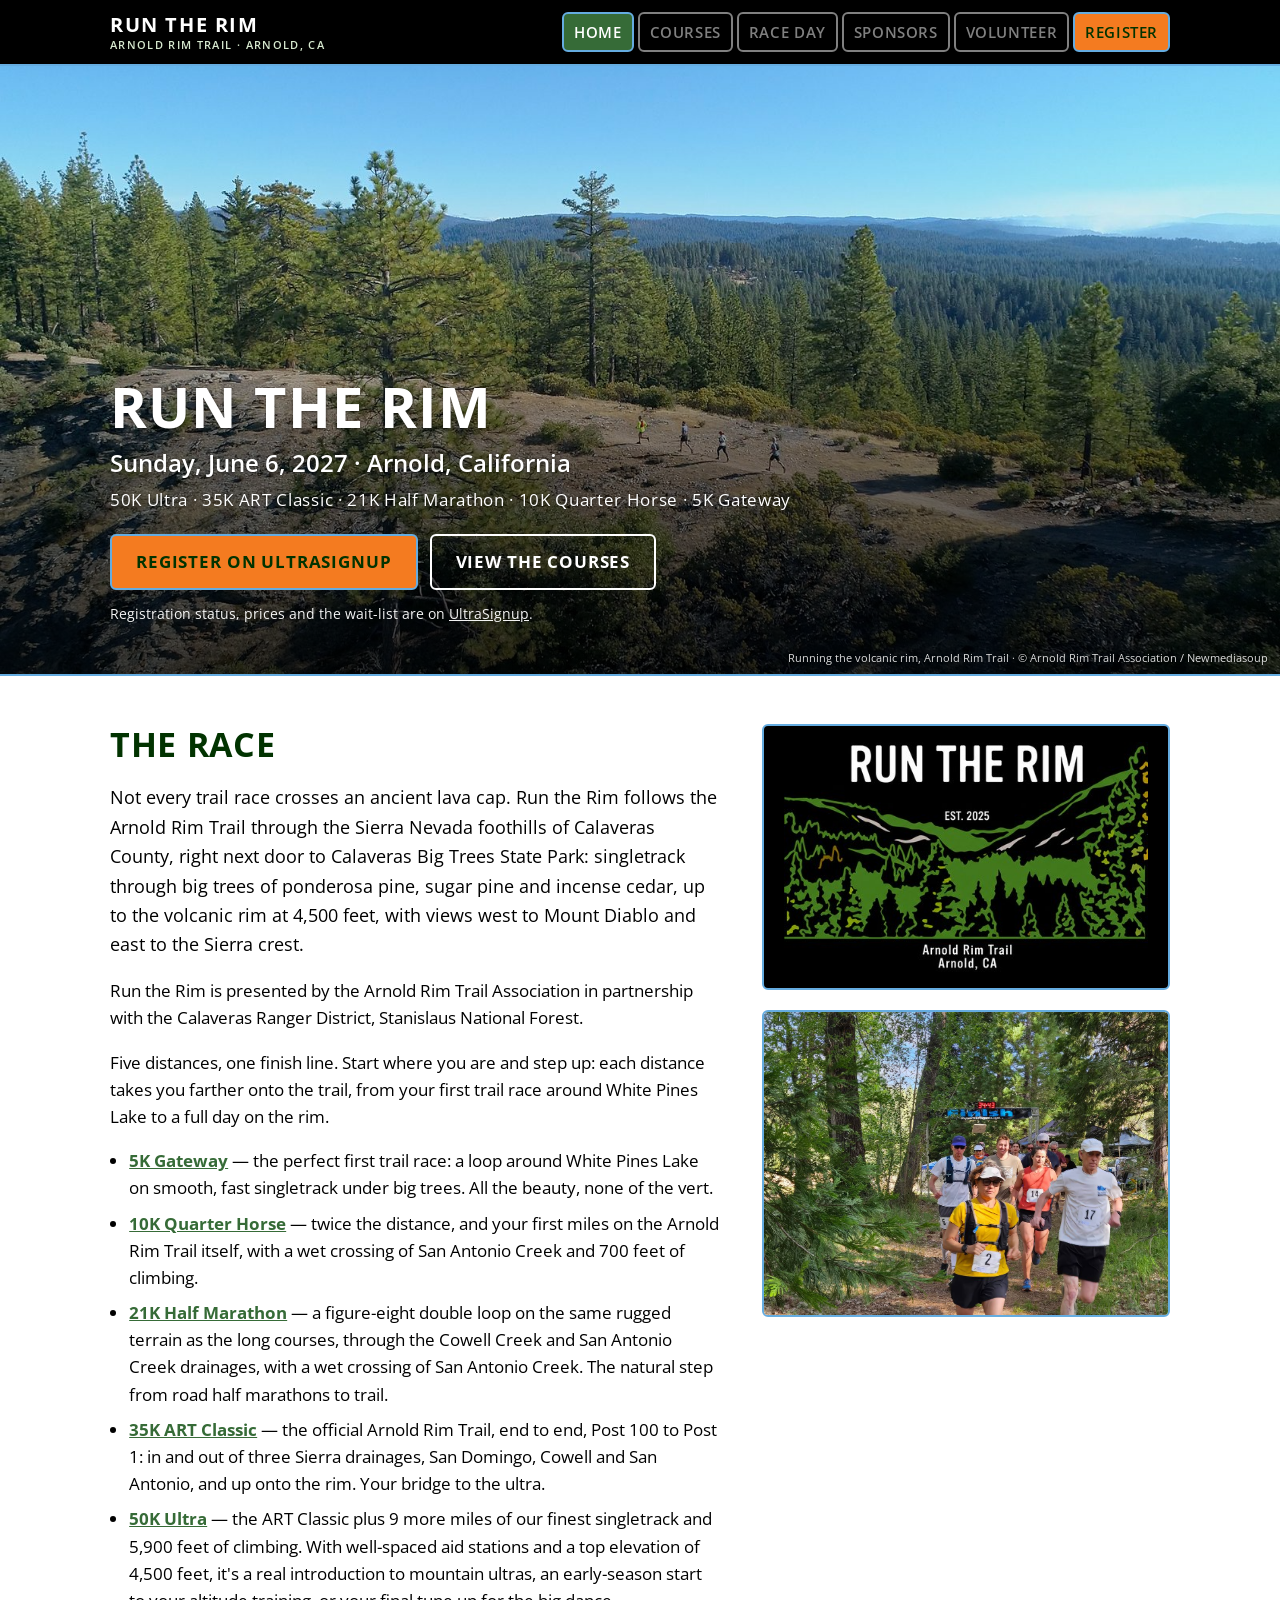
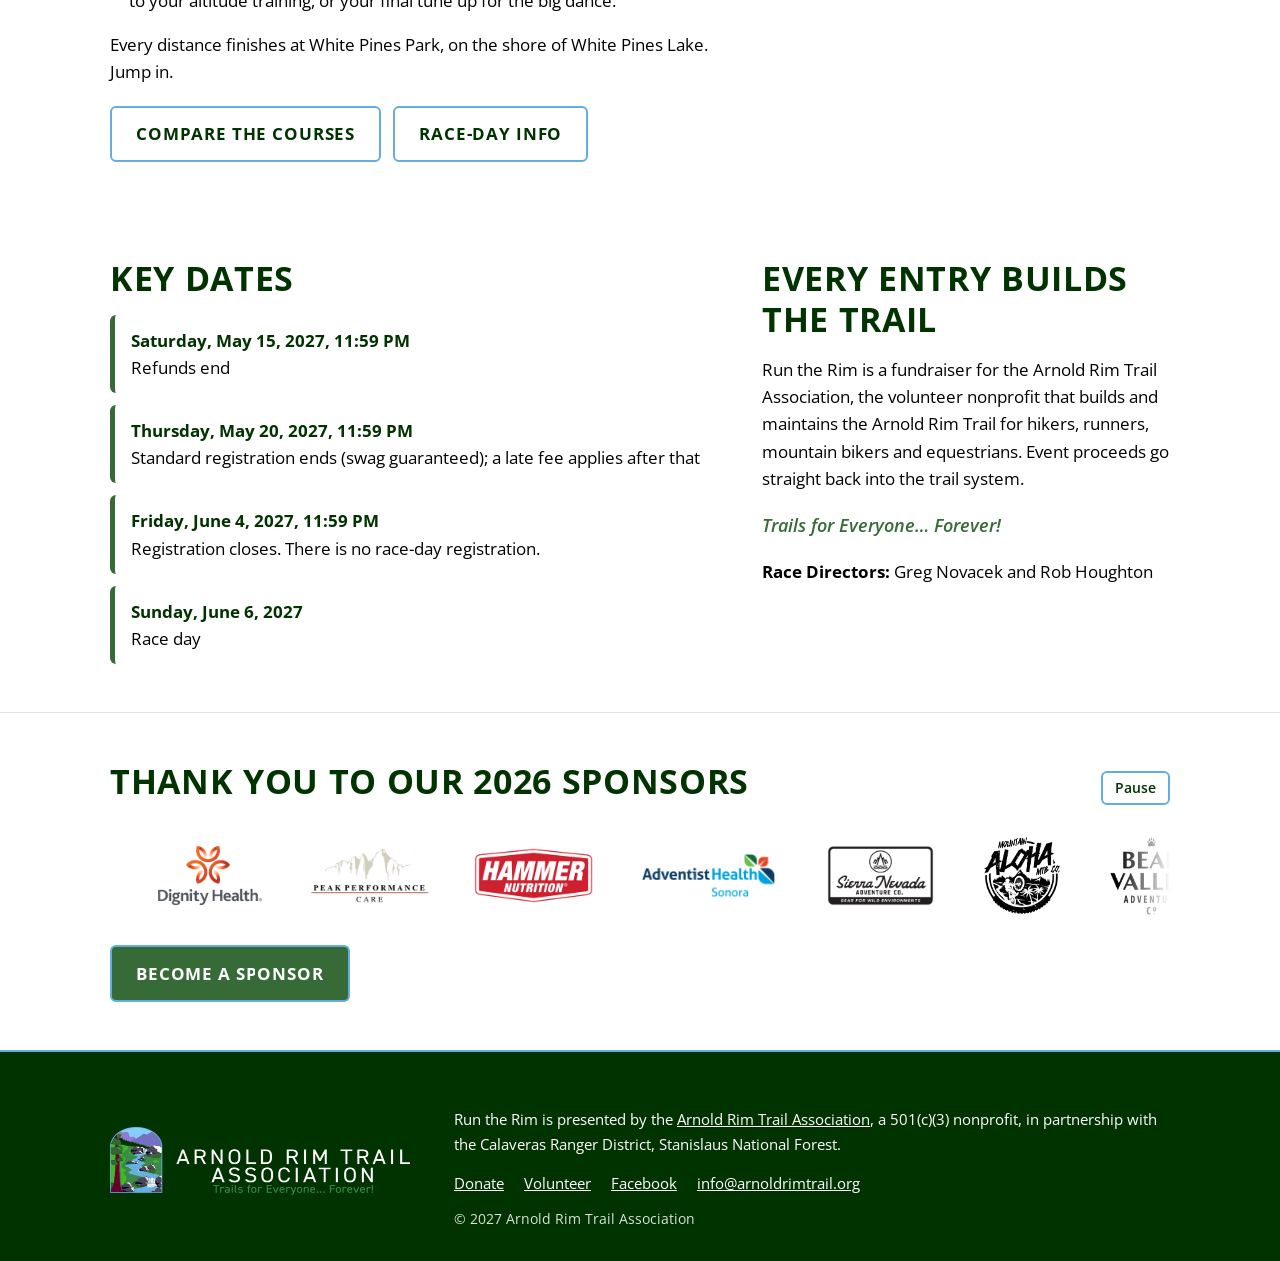
==== commit ac181939: "Home: drop the At a glance cards; ladder names link to the distance pages The cards repeated the Cou" ====
--- a/index.html
+++ b/index.html
@@ -19,7 +19,7 @@
   <link rel="preconnect" href="https://fonts.googleapis.com">
   <link rel="preconnect" href="https://fonts.gstatic.com" crossorigin>
   <link href="https://fonts.googleapis.com/css2?family=Open+Sans:ital,wght@0,400;0,600;0,700;1,400;1,600&display=swap" rel="stylesheet">
-  <link rel="stylesheet" href="css/style.css?v=26">
+  <link rel="stylesheet" href="css/style.css?v=29">
   <!-- Structured data. offers carries only the UltraSignup link: registration status and prices are stated on UltraSignup, never here. -->
   <script type="application/ld+json">
 {"@context": "https://schema.org", "@type": "SportsEvent", "name": "Run the Rim 2027", "startDate": "2027-06-06T07:00:00-07:00", "endDate": "2027-06-06", "eventStatus": "https://schema.org/EventScheduled", "eventAttendanceMode": "https://schema.org/OfflineEventAttendanceMode", "location": {"@type": "Place", "name": "White Pines Park", "address": {"@type": "PostalAddress", "streetAddress": "1965 Blagen Rd", "addressLocality": "Arnold", "addressRegion": "CA", "postalCode": "95223", "addressCountry": "US"}}, "image": ["https://runtherim.com/img/og-image.jpg"], "description": "Five trail races, 5K to 50K, on the Arnold Rim Trail in Arnold, California.", "url": "https://runtherim.com/", "organizer": {"@type": "Organization", "name": "Arnold Rim Trail Association", "url": "https://arnoldrimtrail.org"}, "offers": {"@type": "Offer", "url": "https://ultrasignup.com/register.aspx?did=135759"}, "subEvent": [{"@type": "SportsEvent", "name": "Run the Rim 2027 50K Ultra", "startDate": "2027-06-06T07:00:00-07:00", "eventStatus": "https://schema.org/EventScheduled", "eventAttendanceMode": "https://schema.org/OfflineEventAttendanceMode", "location": {"@type": "Place", "name": "White Pines Park", "address": {"@type": "PostalAddress", "streetAddress": "1965 Blagen Rd", "addressLocality": "Arnold", "addressRegion": "CA", "postalCode": "95223", "addressCountry": "US"}}, "organizer": {"@type": "Organization", "name": "Arnold Rim Trail Association", "url": "https://arnoldrimtrail.org"}, "offers": {"@type": "Offer", "url": "https://ultrasignup.com/register.aspx?did=135759"}, "url": "https://runtherim.com/50k.html"}, {"@type": "SportsEvent", "name": "Run the Rim 2027 35K ART Classic", "startDate": "2027-06-06T08:00:00-07:00", "eventStatus": "https://schema.org/EventScheduled", "eventAttendanceMode": "https://schema.org/OfflineEventAttendanceMode", "location": {"@type": "Place", "name": "White Pines Park", "address": {"@type": "PostalAddress", "streetAddress": "1965 Blagen Rd", "addressLocality": "Arnold", "addressRegion": "CA", "postalCode": "95223", "addressCountry": "US"}}, "organizer": {"@type": "Organization", "name": "Arnold Rim Trail Association", "url": "https://arnoldrimtrail.org"}, "offers": {"@type": "Offer", "url": "https://ultrasignup.com/register.aspx?did=135759"}, "url": "https://runtherim.com/35k.html"}, {"@type": "SportsEvent", "name": "Run the Rim 2027 21K Half Marathon", "startDate": "2027-06-06T08:30:00-07:00", "eventStatus": "https://schema.org/EventScheduled", "eventAttendanceMode": "https://schema.org/OfflineEventAttendanceMode", "location": {"@type": "Place", "name": "White Pines Park", "address": {"@type": "PostalAddress", "streetAddress": "1965 Blagen Rd", "addressLocality": "Arnold", "addressRegion": "CA", "postalCode": "95223", "addressCountry": "US"}}, "organizer": {"@type": "Organization", "name": "Arnold Rim Trail Association", "url": "https://arnoldrimtrail.org"}, "offers": {"@type": "Offer", "url": "https://ultrasignup.com/register.aspx?did=135759"}, "url": "https://runtherim.com/21k.html"}, {"@type": "SportsEvent", "name": "Run the Rim 2027 10K Quarter Horse", "startDate": "2027-06-06T08:45:00-07:00", "eventStatus": "https://schema.org/EventScheduled", "eventAttendanceMode": "https://schema.org/OfflineEventAttendanceMode", "location": {"@type": "Place", "name": "White Pines Park", "address": {"@type": "PostalAddress", "streetAddress": "1965 Blagen Rd", "addressLocality": "Arnold", "addressRegion": "CA", "postalCode": "95223", "addressCountry": "US"}}, "organizer": {"@type": "Organization", "name": "Arnold Rim Trail Association", "url": "https://arnoldrimtrail.org"}, "offers": {"@type": "Offer", "url": "https://ultrasignup.com/register.aspx?did=135759"}, "url": "https://runtherim.com/10k.html"}, {"@type": "SportsEvent", "name": "Run the Rim 2027 5K Gateway", "startDate": "2027-06-06T09:00:00-07:00", "eventStatus": "https://schema.org/EventScheduled", "eventAttendanceMode": "https://schema.org/OfflineEventAttendanceMode", "location": {"@type": "Place", "name": "White Pines Park", "address": {"@type": "PostalAddress", "streetAddress": "1965 Blagen Rd", "addressLocality": "Arnold", "addressRegion": "CA", "postalCode": "95223", "addressCountry": "US"}}, "organizer": {"@type": "Organization", "name": "Arnold Rim Trail Association", "url": "https://arnoldrimtrail.org"}, "offers": {"@type": "Offer", "url": "https://ultrasignup.com/register.aspx?did=135759"}, "url": "https://runtherim.com/5k.html"}]}
@@ -70,13 +70,17 @@
           <p>Run the Rim is presented by the Arnold Rim Trail Association in partnership with the Calaveras Ranger District, Stanislaus National Forest.</p>
           <p>Five distances, one finish line. Start where you are and step up: each distance takes you farther onto the trail, from your first trail race around White Pines Lake to a full day on the rim.</p>
           <ul class="distance-list">
-            <li><strong>5K Gateway</strong> — the perfect first trail race: a loop around White Pines Lake on smooth, fast singletrack under big trees. All the beauty, none of the vert.</li>
-            <li><strong>10K Quarter Horse</strong> — twice the distance, and your first miles on the Arnold Rim Trail itself, with a wet crossing of San Antonio Creek and 700 feet of climbing.</li>
-            <li><strong>21K Half Marathon</strong> — a figure-eight double loop on the same rugged terrain as the long courses, through the Cowell Creek and San Antonio Creek drainages, with a wet crossing of San Antonio Creek. The natural step from road half marathons to trail.</li>
-            <li><strong>35K ART Classic</strong> — the official Arnold Rim Trail, end to end, Post 100 to Post 1: in and out of three Sierra drainages, San Domingo, Cowell and San Antonio, and up onto the rim. Your bridge to the ultra.</li>
-            <li><strong>50K Ultra</strong> — the ART Classic plus 9 more miles of our finest singletrack and 5,900 feet of climbing. With well-spaced aid stations and a top elevation of 4,500 feet, it's a real introduction to mountain ultras, an early-season start to your altitude training, or your final tune up for the big dance.</li>
+            <li><strong><a href="5k.html">5K Gateway</a></strong> — the perfect first trail race: a loop around White Pines Lake on smooth, fast singletrack under big trees. All the beauty, none of the vert.</li>
+            <li><strong><a href="10k.html">10K Quarter Horse</a></strong> — twice the distance, and your first miles on the Arnold Rim Trail itself, with a wet crossing of San Antonio Creek and 700 feet of climbing.</li>
+            <li><strong><a href="21k.html">21K Half Marathon</a></strong> — a figure-eight double loop on the same rugged terrain as the long courses, through the Cowell Creek and San Antonio Creek drainages, with a wet crossing of San Antonio Creek. The natural step from road half marathons to trail.</li>
+            <li><strong><a href="35k.html">35K ART Classic</a></strong> — the official Arnold Rim Trail, end to end, Post 100 to Post 1: in and out of three Sierra drainages, San Domingo, Cowell and San Antonio, and up onto the rim. Your bridge to the ultra.</li>
+            <li><strong><a href="50k.html">50K Ultra</a></strong> — the ART Classic plus 9 more miles of our finest singletrack and 5,900 feet of climbing. With well-spaced aid stations and a top elevation of 4,500 feet, it's a real introduction to mountain ultras, an early-season start to your altitude training, or your final tune up for the big dance.</li>
           </ul>
           <p>Every distance finishes at White Pines Park, on the shore of White Pines Lake. Jump in.</p>
+          <div class="btn-row">
+            <a class="btn btn-light" href="courses.html">Compare the courses</a>
+            <a class="btn btn-light" href="race-day.html">Race-day info</a>
+          </div>
         </div>
         <div class="race-side">
           <div class="logo-feature"><img src="img/rtr-logo-480.jpg" srcset="img/rtr-logo-480.jpg 480w, img/rtr-logo-960.jpg 960w" sizes="(max-width: 860px) 90vw, 420px" width="480" height="304" alt="Run the Rim logo: Run the Rim, established 2025, Arnold Rim Trail, Arnold, CA" loading="lazy"></div>
@@ -85,52 +89,6 @@
       </div>
     </section>
 
-    <section class="band" aria-labelledby="glance-title">
-      <div class="wrap">
-        <h2 id="glance-title">At a glance</h2>
-        <div class="cards">
-          <a class="card" href="50k.html">
-            <div class="dist">50K</div>
-            <div class="dist-title">Ultra</div>
-            <div class="meta"><strong>7:00 AM</strong> start</div>
-            <div class="meta">31.4 mi · 5,900 ft gain</div>
-            <div class="meta">Mandatory shuttle from White Pines Park</div>
-          </a>
-          <a class="card" href="35k.html">
-            <div class="dist">35K</div>
-            <div class="dist-title">ART Classic</div>
-            <div class="meta"><strong>8:00 AM</strong> start</div>
-            <div class="meta">22.2 mi · 4,900 ft gain</div>
-            <div class="meta">Mandatory shuttle from White Pines Park</div>
-          </a>
-          <a class="card" href="21k.html">
-            <div class="dist">21K</div>
-            <div class="dist-title">Half Marathon</div>
-            <div class="meta"><strong>8:30 AM</strong> start</div>
-            <div class="meta">13.5 mi · 2,000 ft gain</div>
-            <div class="meta">White Pines Park</div>
-          </a>
-          <a class="card" href="10k.html">
-            <div class="dist">10K</div>
-            <div class="dist-title">Quarter Horse</div>
-            <div class="meta"><strong>8:45 AM</strong> start</div>
-            <div class="meta">6.2 mi · 700 ft gain</div>
-            <div class="meta">White Pines Park</div>
-          </a>
-          <a class="card" href="5k.html">
-            <div class="dist">5K</div>
-            <div class="dist-title">Gateway</div>
-            <div class="meta"><strong>9:00 AM</strong> start</div>
-            <div class="meta">3.1 mi · 250 ft gain</div>
-            <div class="meta">White Pines Park</div>
-          </a>
-        </div>
-        <div class="btn-row">
-          <a class="btn" href="courses.html">Courses &amp; aid stations</a>
-          <a class="btn" href="race-day.html">Race-day info</a>
-        </div>
-      </div>
-    </section>
 
     <section aria-labelledby="dates-title">
       <div class="wrap two-col">
--- a/css/style.css
+++ b/css/style.css
@@ -180,16 +180,31 @@
 .distance-list { padding-left: 1.2rem; }
 .distance-list li { margin-bottom: 0.5rem; }
 
-.cards { display: grid; gap: 1rem; grid-template-columns: repeat(auto-fit, minmax(180px, 1fr)); margin-top: 1.5rem; }
-.card {
-  background: var(--white); border-radius: var(--radius); padding: 1.25rem; text-decoration: none; color: var(--black);
-  border-top: 5px solid var(--sky); box-shadow: 0 1px 3px rgba(0, 0, 0, 0.12);
-}
-.card:hover { box-shadow: 0 3px 10px rgba(0, 0, 0, 0.18); color: var(--black); }
-.card .dist { font-size: 1.75rem; font-weight: 700; color: var(--dark-green); line-height: 1.1; }
-.card .dist-title { font-weight: 600; text-transform: uppercase; letter-spacing: 0.04em; font-size: 0.85rem; color: var(--medium-green); margin-top: 0.15rem; }
-.card .meta { font-size: 0.92rem; color: var(--lavender-gray); margin-top: 0.4rem; }
-.card .meta strong { color: var(--black); }
+
+/* Courses comparison rows (courses.html): name and start, the numbers, and a small elevation profile
+   on the shared scale, so the climbs compare at a glance. Profiles come from _tools/elevation_profiles.py. */
+.course-rows { list-style: none; padding: 0; margin: 1.5rem 0 1rem; display: grid; gap: 0.75rem; }
+.course-row {
+  display: grid; grid-template-columns: 12rem 1fr minmax(0, 1.4fr); gap: 0.5rem 1.5rem; align-items: center;
+  background: var(--white); border-left: 5px solid var(--sky); border-radius: var(--radius); padding: 1rem 1.25rem;
+  text-decoration: none; color: var(--black); box-shadow: 0 1px 3px rgba(0, 0, 0, 0.12);
+}
+.course-row:hover { box-shadow: 0 3px 10px rgba(0, 0, 0, 0.18); color: var(--black); }
+.course-row:focus-visible { outline: 3px solid var(--sky); outline-offset: 2px; }
+.cr-name .dist { font-size: 1.6rem; font-weight: 700; color: var(--dark-green); line-height: 1.1; }
+.cr-name .dist-title { font-weight: 600; text-transform: uppercase; letter-spacing: 0.04em; font-size: 0.85rem; color: var(--medium-green); }
+.cr-start { display: block; margin-top: 0.2rem; font-size: 0.92rem; color: var(--lavender-gray); }
+.cr-start strong { color: var(--black); }
+.cr-stats { display: flex; flex-direction: column; gap: 0.15rem; font-size: 0.92rem; color: var(--lavender-gray); }
+.cr-stats strong { color: var(--black); }
+.cr-profile { display: block; height: 64px; }
+.elev-mini { display: block; width: 100%; height: 100%; overflow: visible; }
+@media (max-width: 760px) {
+  .course-row { grid-template-columns: 1fr; padding: 0.85rem 1rem; gap: 0.4rem; }
+  .cr-start { display: inline; margin: 0 0 0 0.6rem; }
+  .cr-stats { flex-direction: row; flex-wrap: wrap; gap: 0 0.9rem; }
+  .cr-profile { height: 48px; }
+}
 
 .dates { list-style: none; padding: 0; margin: 0; display: grid; gap: 0.75rem; }
 .dates li { background: var(--white); border-left: 5px solid var(--medium-green); padding: 0.75rem 1rem; border-radius: var(--radius); }
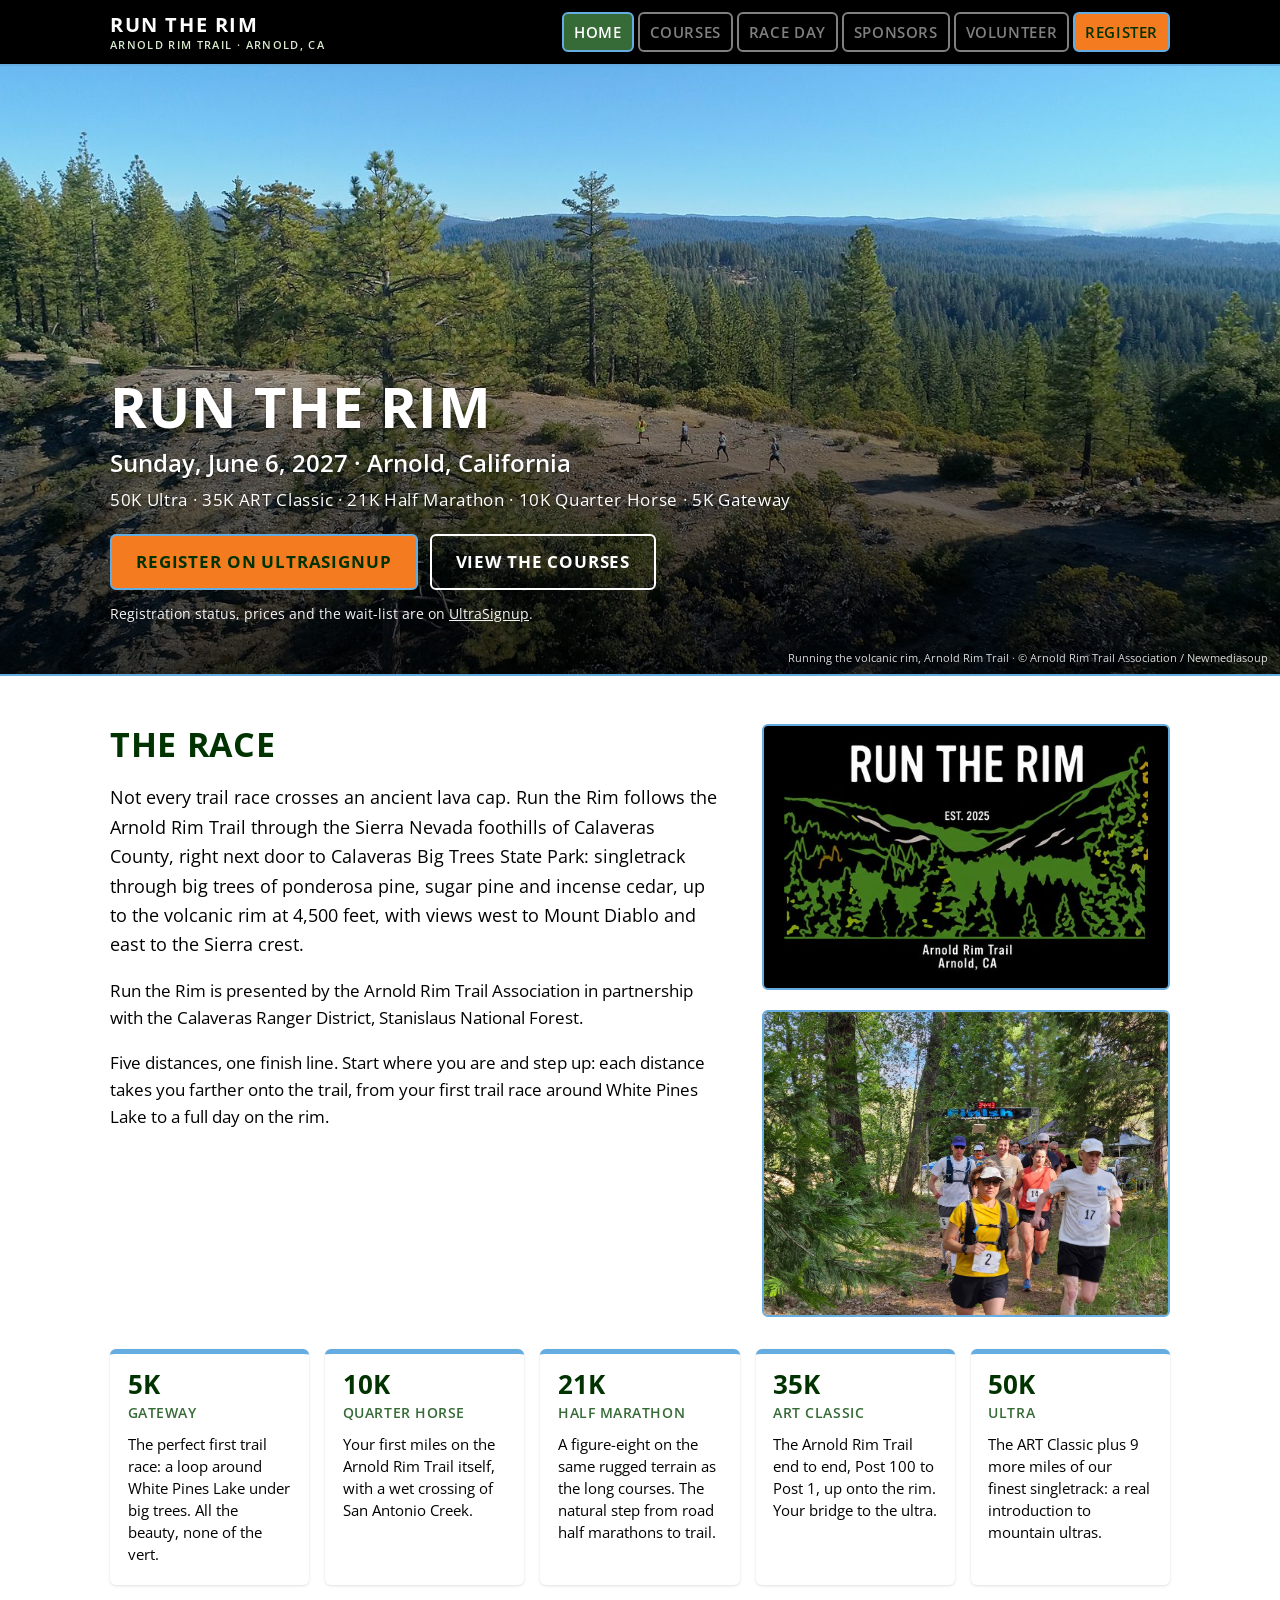
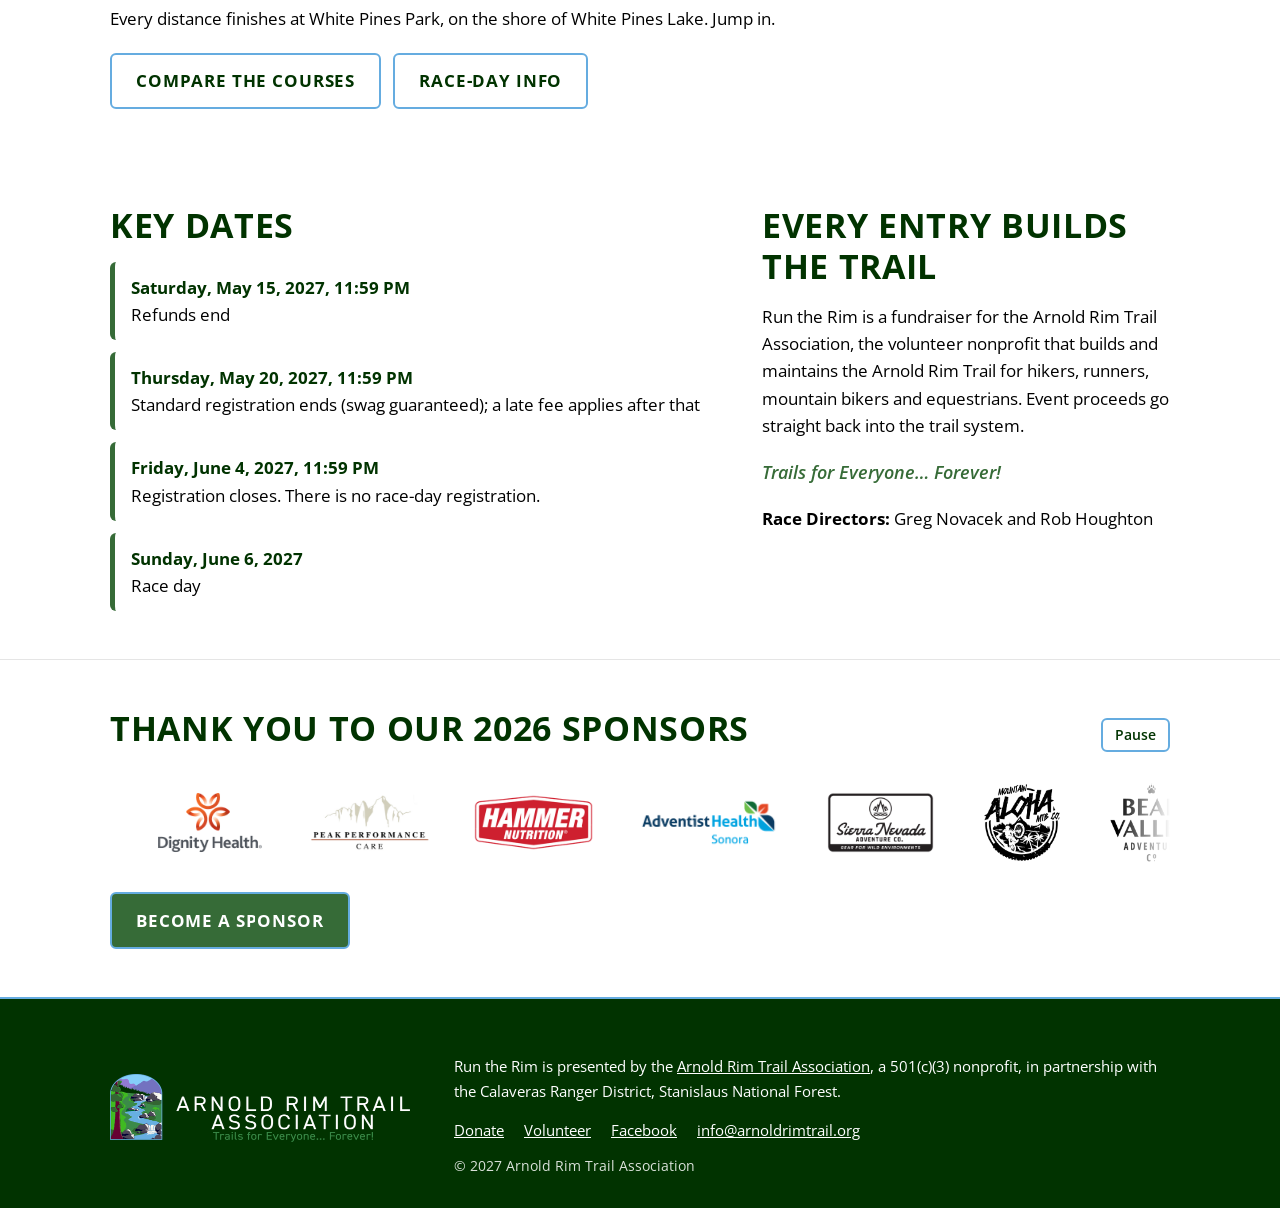
==== commit cfb3b402: "Home: step-up ladder as five cards (5K to 50K) linking to the distance pages; one-line pitches, no n" ====
--- a/index.html
+++ b/index.html
@@ -19,7 +19,7 @@
   <link rel="preconnect" href="https://fonts.googleapis.com">
   <link rel="preconnect" href="https://fonts.gstatic.com" crossorigin>
   <link href="https://fonts.googleapis.com/css2?family=Open+Sans:ital,wght@0,400;0,600;0,700;1,400;1,600&display=swap" rel="stylesheet">
-  <link rel="stylesheet" href="css/style.css?v=29">
+  <link rel="stylesheet" href="css/style.css?v=30">
   <!-- Structured data. offers carries only the UltraSignup link: registration status and prices are stated on UltraSignup, never here. -->
   <script type="application/ld+json">
 {"@context": "https://schema.org", "@type": "SportsEvent", "name": "Run the Rim 2027", "startDate": "2027-06-06T07:00:00-07:00", "endDate": "2027-06-06", "eventStatus": "https://schema.org/EventScheduled", "eventAttendanceMode": "https://schema.org/OfflineEventAttendanceMode", "location": {"@type": "Place", "name": "White Pines Park", "address": {"@type": "PostalAddress", "streetAddress": "1965 Blagen Rd", "addressLocality": "Arnold", "addressRegion": "CA", "postalCode": "95223", "addressCountry": "US"}}, "image": ["https://runtherim.com/img/og-image.jpg"], "description": "Five trail races, 5K to 50K, on the Arnold Rim Trail in Arnold, California.", "url": "https://runtherim.com/", "organizer": {"@type": "Organization", "name": "Arnold Rim Trail Association", "url": "https://arnoldrimtrail.org"}, "offers": {"@type": "Offer", "url": "https://ultrasignup.com/register.aspx?did=135759"}, "subEvent": [{"@type": "SportsEvent", "name": "Run the Rim 2027 50K Ultra", "startDate": "2027-06-06T07:00:00-07:00", "eventStatus": "https://schema.org/EventScheduled", "eventAttendanceMode": "https://schema.org/OfflineEventAttendanceMode", "location": {"@type": "Place", "name": "White Pines Park", "address": {"@type": "PostalAddress", "streetAddress": "1965 Blagen Rd", "addressLocality": "Arnold", "addressRegion": "CA", "postalCode": "95223", "addressCountry": "US"}}, "organizer": {"@type": "Organization", "name": "Arnold Rim Trail Association", "url": "https://arnoldrimtrail.org"}, "offers": {"@type": "Offer", "url": "https://ultrasignup.com/register.aspx?did=135759"}, "url": "https://runtherim.com/50k.html"}, {"@type": "SportsEvent", "name": "Run the Rim 2027 35K ART Classic", "startDate": "2027-06-06T08:00:00-07:00", "eventStatus": "https://schema.org/EventScheduled", "eventAttendanceMode": "https://schema.org/OfflineEventAttendanceMode", "location": {"@type": "Place", "name": "White Pines Park", "address": {"@type": "PostalAddress", "streetAddress": "1965 Blagen Rd", "addressLocality": "Arnold", "addressRegion": "CA", "postalCode": "95223", "addressCountry": "US"}}, "organizer": {"@type": "Organization", "name": "Arnold Rim Trail Association", "url": "https://arnoldrimtrail.org"}, "offers": {"@type": "Offer", "url": "https://ultrasignup.com/register.aspx?did=135759"}, "url": "https://runtherim.com/35k.html"}, {"@type": "SportsEvent", "name": "Run the Rim 2027 21K Half Marathon", "startDate": "2027-06-06T08:30:00-07:00", "eventStatus": "https://schema.org/EventScheduled", "eventAttendanceMode": "https://schema.org/OfflineEventAttendanceMode", "location": {"@type": "Place", "name": "White Pines Park", "address": {"@type": "PostalAddress", "streetAddress": "1965 Blagen Rd", "addressLocality": "Arnold", "addressRegion": "CA", "postalCode": "95223", "addressCountry": "US"}}, "organizer": {"@type": "Organization", "name": "Arnold Rim Trail Association", "url": "https://arnoldrimtrail.org"}, "offers": {"@type": "Offer", "url": "https://ultrasignup.com/register.aspx?did=135759"}, "url": "https://runtherim.com/21k.html"}, {"@type": "SportsEvent", "name": "Run the Rim 2027 10K Quarter Horse", "startDate": "2027-06-06T08:45:00-07:00", "eventStatus": "https://schema.org/EventScheduled", "eventAttendanceMode": "https://schema.org/OfflineEventAttendanceMode", "location": {"@type": "Place", "name": "White Pines Park", "address": {"@type": "PostalAddress", "streetAddress": "1965 Blagen Rd", "addressLocality": "Arnold", "addressRegion": "CA", "postalCode": "95223", "addressCountry": "US"}}, "organizer": {"@type": "Organization", "name": "Arnold Rim Trail Association", "url": "https://arnoldrimtrail.org"}, "offers": {"@type": "Offer", "url": "https://ultrasignup.com/register.aspx?did=135759"}, "url": "https://runtherim.com/10k.html"}, {"@type": "SportsEvent", "name": "Run the Rim 2027 5K Gateway", "startDate": "2027-06-06T09:00:00-07:00", "eventStatus": "https://schema.org/EventScheduled", "eventAttendanceMode": "https://schema.org/OfflineEventAttendanceMode", "location": {"@type": "Place", "name": "White Pines Park", "address": {"@type": "PostalAddress", "streetAddress": "1965 Blagen Rd", "addressLocality": "Arnold", "addressRegion": "CA", "postalCode": "95223", "addressCountry": "US"}}, "organizer": {"@type": "Organization", "name": "Arnold Rim Trail Association", "url": "https://arnoldrimtrail.org"}, "offers": {"@type": "Offer", "url": "https://ultrasignup.com/register.aspx?did=135759"}, "url": "https://runtherim.com/5k.html"}]}
@@ -68,23 +68,24 @@
           <h2 id="race-title">The race</h2>
           <p class="lede">Not every trail race crosses an ancient lava cap. Run the Rim follows the Arnold Rim Trail through the Sierra Nevada foothills of Calaveras County, right next door to Calaveras Big Trees State Park: singletrack through big trees of ponderosa pine, sugar pine and incense cedar, up to the volcanic rim at 4,500 feet, with views west to Mount Diablo and east to the Sierra crest.</p>
           <p>Run the Rim is presented by the Arnold Rim Trail Association in partnership with the Calaveras Ranger District, Stanislaus National Forest.</p>
-          <p>Five distances, one finish line. Start where you are and step up: each distance takes you farther onto the trail, from your first trail race around White Pines Lake to a full day on the rim.</p>
-          <ul class="distance-list">
-            <li><strong><a href="5k.html">5K Gateway</a></strong> — the perfect first trail race: a loop around White Pines Lake on smooth, fast singletrack under big trees. All the beauty, none of the vert.</li>
-            <li><strong><a href="10k.html">10K Quarter Horse</a></strong> — twice the distance, and your first miles on the Arnold Rim Trail itself, with a wet crossing of San Antonio Creek and 700 feet of climbing.</li>
-            <li><strong><a href="21k.html">21K Half Marathon</a></strong> — a figure-eight double loop on the same rugged terrain as the long courses, through the Cowell Creek and San Antonio Creek drainages, with a wet crossing of San Antonio Creek. The natural step from road half marathons to trail.</li>
-            <li><strong><a href="35k.html">35K ART Classic</a></strong> — the official Arnold Rim Trail, end to end, Post 100 to Post 1: in and out of three Sierra drainages, San Domingo, Cowell and San Antonio, and up onto the rim. Your bridge to the ultra.</li>
-            <li><strong><a href="50k.html">50K Ultra</a></strong> — the ART Classic plus 9 more miles of our finest singletrack and 5,900 feet of climbing. With well-spaced aid stations and a top elevation of 4,500 feet, it's a real introduction to mountain ultras, an early-season start to your altitude training, or your final tune up for the big dance.</li>
-          </ul>
-          <p>Every distance finishes at White Pines Park, on the shore of White Pines Lake. Jump in.</p>
-          <div class="btn-row">
-            <a class="btn btn-light" href="courses.html">Compare the courses</a>
-            <a class="btn btn-light" href="race-day.html">Race-day info</a>
-          </div>
-        </div>
+          <p>Five distances, one finish line. Start where you are and step up: each distance takes you farther onto the trail, from your first trail race around White Pines Lake to a full day on the rim.</p>        </div>
         <div class="race-side">
           <div class="logo-feature"><img src="img/rtr-logo-480.jpg" srcset="img/rtr-logo-480.jpg 480w, img/rtr-logo-960.jpg 960w" sizes="(max-width: 860px) 90vw, 420px" width="480" height="304" alt="Run the Rim logo: Run the Rim, established 2025, Arnold Rim Trail, Arnold, CA" loading="lazy"></div>
           <img src="img/racers-1200.jpg" width="1200" height="899" alt="Runners heading out on a forest trail at Run the Rim" loading="lazy">
+        </div>
+      </div>
+      <div class="wrap">
+        <ol class="ladder" aria-label="The five distances, from first trail race to ultra">
+          <li><a class="ladder-card" href="5k.html"><span class="dist">5K</span><span class="dist-title">Gateway</span><span class="pitch">The perfect first trail race: a loop around White Pines Lake under big trees. All the beauty, none of the vert.</span></a></li>
+          <li><a class="ladder-card" href="10k.html"><span class="dist">10K</span><span class="dist-title">Quarter Horse</span><span class="pitch">Your first miles on the Arnold Rim Trail itself, with a wet crossing of San Antonio Creek.</span></a></li>
+          <li><a class="ladder-card" href="21k.html"><span class="dist">21K</span><span class="dist-title">Half Marathon</span><span class="pitch">A figure-eight on the same rugged terrain as the long courses. The natural step from road half marathons to trail.</span></a></li>
+          <li><a class="ladder-card" href="35k.html"><span class="dist">35K</span><span class="dist-title">ART Classic</span><span class="pitch">The Arnold Rim Trail end to end, Post 100 to Post 1, up onto the rim. Your bridge to the ultra.</span></a></li>
+          <li><a class="ladder-card" href="50k.html"><span class="dist">50K</span><span class="dist-title">Ultra</span><span class="pitch">The ART Classic plus 9 more miles of our finest singletrack: a real introduction to mountain ultras.</span></a></li>
+        </ol>
+        <p class="ladder-note">Every distance finishes at White Pines Park, on the shore of White Pines Lake. Jump in.</p>
+        <div class="btn-row">
+          <a class="btn btn-light" href="courses.html">Compare the courses</a>
+          <a class="btn btn-light" href="race-day.html">Race-day info</a>
         </div>
       </div>
     </section>
--- a/css/style.css
+++ b/css/style.css
@@ -177,8 +177,6 @@
    past the viewport instead of scrolling inside .table-scroll. */
 .two-col > *, .info-grid > *, .footer-grid > * { min-width: 0; }
 
-.distance-list { padding-left: 1.2rem; }
-.distance-list li { margin-bottom: 0.5rem; }
 
 
 /* Courses comparison rows (courses.html): name and start, the numbers, and a small elevation profile
@@ -205,6 +203,24 @@
   .cr-stats { flex-direction: row; flex-wrap: wrap; gap: 0 0.9rem; }
   .cr-profile { height: 48px; }
 }
+
+/* Home: the step-up ladder (Rob, 2026-11-25). One card per distance, 5K to 50K, with a one-line
+   pitch and no numbers (miles, climbing and profiles are the Courses page's job). Each card links to
+   its distance page. */
+.ladder { list-style: none; padding: 0; margin: 2rem 0 1.25rem; display: grid; gap: 1rem; grid-template-columns: repeat(5, minmax(0, 1fr)); }
+.ladder-card {
+  display: flex; flex-direction: column; height: 100%; padding: 1.1rem 1.1rem 1.25rem; border-radius: var(--radius);
+  background: var(--white); border-top: 5px solid var(--sky); box-shadow: 0 1px 3px rgba(0, 0, 0, 0.12);
+  text-decoration: none; color: var(--black);
+}
+.ladder-card:hover { box-shadow: 0 3px 10px rgba(0, 0, 0, 0.18); color: var(--black); }
+.ladder-card:focus-visible { outline: 3px solid var(--sky); outline-offset: 2px; }
+.ladder-card .dist { font-size: 1.6rem; font-weight: 700; color: var(--dark-green); line-height: 1.1; }
+.ladder-card .dist-title { font-weight: 600; text-transform: uppercase; letter-spacing: 0.04em; font-size: 0.85rem; color: var(--medium-green); margin-top: 0.15rem; }
+.ladder-card .pitch { margin-top: 0.6rem; font-size: 0.95rem; line-height: 1.45; }
+.ladder-note { margin-bottom: 1rem; }
+@media (max-width: 1000px) { .ladder { grid-template-columns: repeat(auto-fit, minmax(210px, 1fr)); } }
+@media (max-width: 520px) { .ladder { grid-template-columns: 1fr; } }
 
 .dates { list-style: none; padding: 0; margin: 0; display: grid; gap: 0.75rem; }
 .dates li { background: var(--white); border-left: 5px solid var(--medium-green); padding: 0.75rem 1rem; border-radius: var(--radius); }
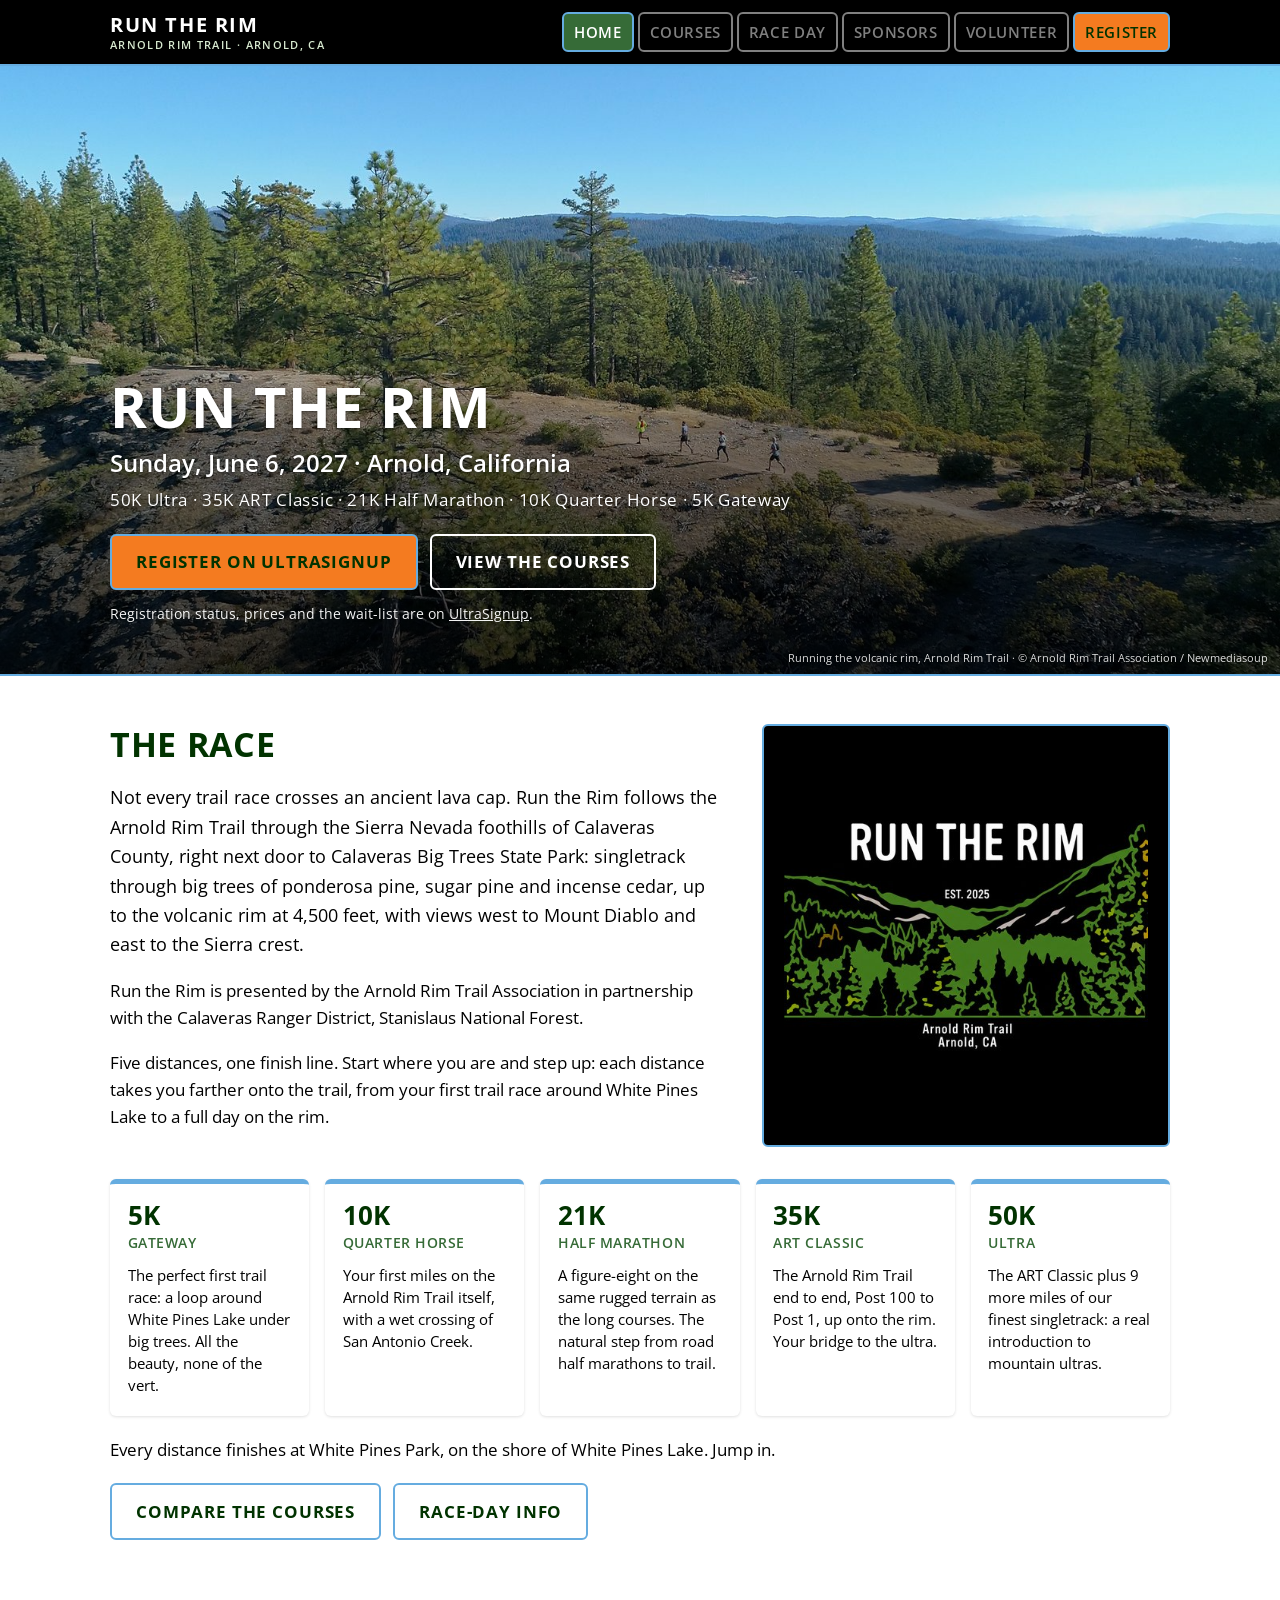
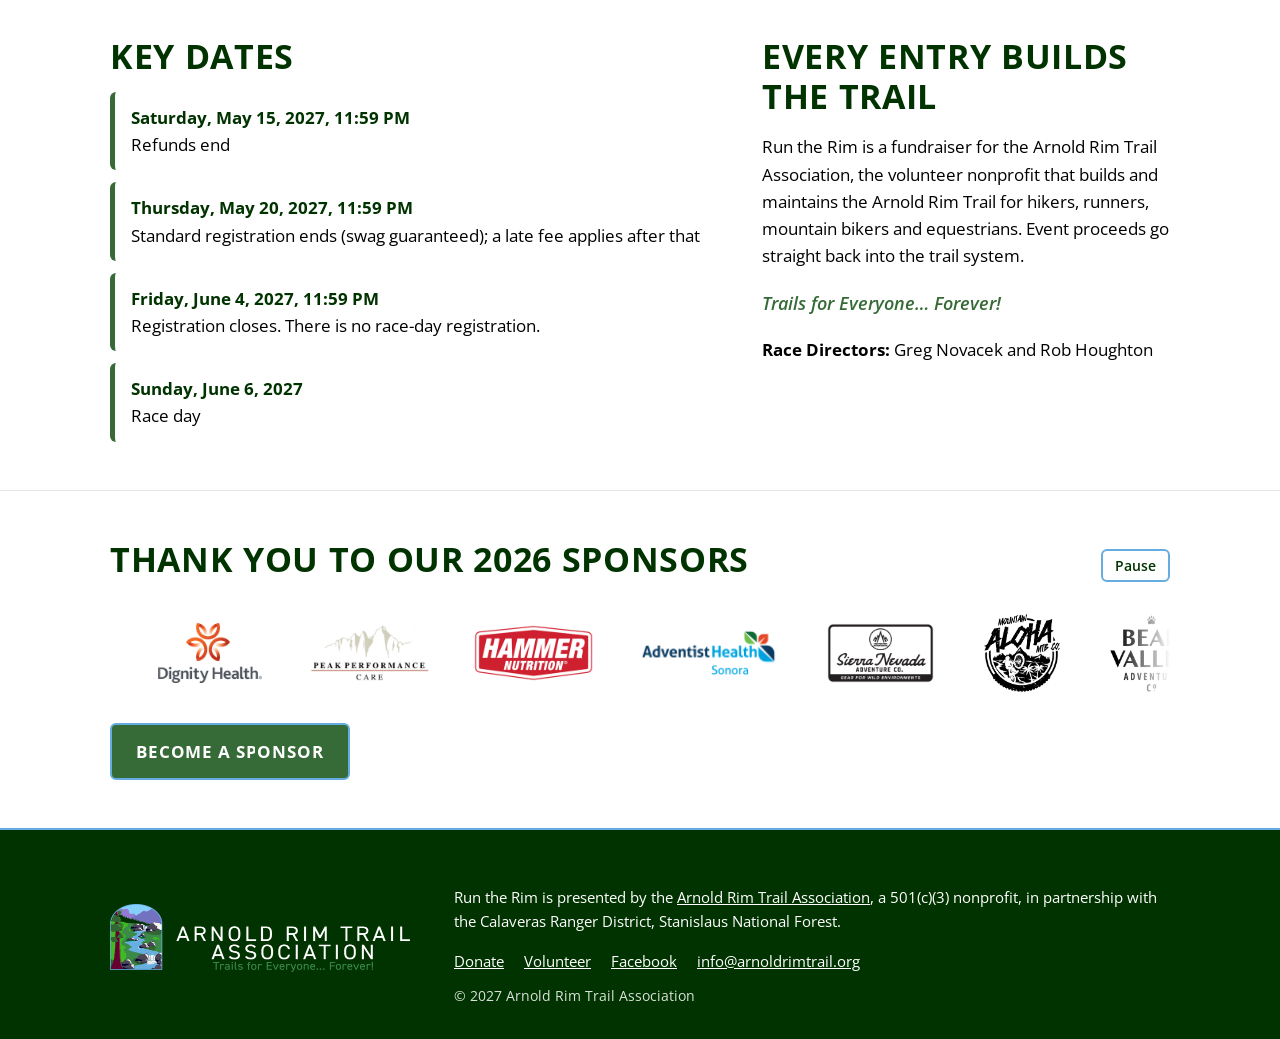
==== commit 8567b5a2: "Home: logo panel fills The race's right column (photo removed); race photo moves to Race Day beside " ====
--- a/index.html
+++ b/index.html
@@ -19,7 +19,7 @@
   <link rel="preconnect" href="https://fonts.googleapis.com">
   <link rel="preconnect" href="https://fonts.gstatic.com" crossorigin>
   <link href="https://fonts.googleapis.com/css2?family=Open+Sans:ital,wght@0,400;0,600;0,700;1,400;1,600&display=swap" rel="stylesheet">
-  <link rel="stylesheet" href="css/style.css?v=30">
+  <link rel="stylesheet" href="css/style.css?v=31">
   <!-- Structured data. offers carries only the UltraSignup link: registration status and prices are stated on UltraSignup, never here. -->
   <script type="application/ld+json">
 {"@context": "https://schema.org", "@type": "SportsEvent", "name": "Run the Rim 2027", "startDate": "2027-06-06T07:00:00-07:00", "endDate": "2027-06-06", "eventStatus": "https://schema.org/EventScheduled", "eventAttendanceMode": "https://schema.org/OfflineEventAttendanceMode", "location": {"@type": "Place", "name": "White Pines Park", "address": {"@type": "PostalAddress", "streetAddress": "1965 Blagen Rd", "addressLocality": "Arnold", "addressRegion": "CA", "postalCode": "95223", "addressCountry": "US"}}, "image": ["https://runtherim.com/img/og-image.jpg"], "description": "Five trail races, 5K to 50K, on the Arnold Rim Trail in Arnold, California.", "url": "https://runtherim.com/", "organizer": {"@type": "Organization", "name": "Arnold Rim Trail Association", "url": "https://arnoldrimtrail.org"}, "offers": {"@type": "Offer", "url": "https://ultrasignup.com/register.aspx?did=135759"}, "subEvent": [{"@type": "SportsEvent", "name": "Run the Rim 2027 50K Ultra", "startDate": "2027-06-06T07:00:00-07:00", "eventStatus": "https://schema.org/EventScheduled", "eventAttendanceMode": "https://schema.org/OfflineEventAttendanceMode", "location": {"@type": "Place", "name": "White Pines Park", "address": {"@type": "PostalAddress", "streetAddress": "1965 Blagen Rd", "addressLocality": "Arnold", "addressRegion": "CA", "postalCode": "95223", "addressCountry": "US"}}, "organizer": {"@type": "Organization", "name": "Arnold Rim Trail Association", "url": "https://arnoldrimtrail.org"}, "offers": {"@type": "Offer", "url": "https://ultrasignup.com/register.aspx?did=135759"}, "url": "https://runtherim.com/50k.html"}, {"@type": "SportsEvent", "name": "Run the Rim 2027 35K ART Classic", "startDate": "2027-06-06T08:00:00-07:00", "eventStatus": "https://schema.org/EventScheduled", "eventAttendanceMode": "https://schema.org/OfflineEventAttendanceMode", "location": {"@type": "Place", "name": "White Pines Park", "address": {"@type": "PostalAddress", "streetAddress": "1965 Blagen Rd", "addressLocality": "Arnold", "addressRegion": "CA", "postalCode": "95223", "addressCountry": "US"}}, "organizer": {"@type": "Organization", "name": "Arnold Rim Trail Association", "url": "https://arnoldrimtrail.org"}, "offers": {"@type": "Offer", "url": "https://ultrasignup.com/register.aspx?did=135759"}, "url": "https://runtherim.com/35k.html"}, {"@type": "SportsEvent", "name": "Run the Rim 2027 21K Half Marathon", "startDate": "2027-06-06T08:30:00-07:00", "eventStatus": "https://schema.org/EventScheduled", "eventAttendanceMode": "https://schema.org/OfflineEventAttendanceMode", "location": {"@type": "Place", "name": "White Pines Park", "address": {"@type": "PostalAddress", "streetAddress": "1965 Blagen Rd", "addressLocality": "Arnold", "addressRegion": "CA", "postalCode": "95223", "addressCountry": "US"}}, "organizer": {"@type": "Organization", "name": "Arnold Rim Trail Association", "url": "https://arnoldrimtrail.org"}, "offers": {"@type": "Offer", "url": "https://ultrasignup.com/register.aspx?did=135759"}, "url": "https://runtherim.com/21k.html"}, {"@type": "SportsEvent", "name": "Run the Rim 2027 10K Quarter Horse", "startDate": "2027-06-06T08:45:00-07:00", "eventStatus": "https://schema.org/EventScheduled", "eventAttendanceMode": "https://schema.org/OfflineEventAttendanceMode", "location": {"@type": "Place", "name": "White Pines Park", "address": {"@type": "PostalAddress", "streetAddress": "1965 Blagen Rd", "addressLocality": "Arnold", "addressRegion": "CA", "postalCode": "95223", "addressCountry": "US"}}, "organizer": {"@type": "Organization", "name": "Arnold Rim Trail Association", "url": "https://arnoldrimtrail.org"}, "offers": {"@type": "Offer", "url": "https://ultrasignup.com/register.aspx?did=135759"}, "url": "https://runtherim.com/10k.html"}, {"@type": "SportsEvent", "name": "Run the Rim 2027 5K Gateway", "startDate": "2027-06-06T09:00:00-07:00", "eventStatus": "https://schema.org/EventScheduled", "eventAttendanceMode": "https://schema.org/OfflineEventAttendanceMode", "location": {"@type": "Place", "name": "White Pines Park", "address": {"@type": "PostalAddress", "streetAddress": "1965 Blagen Rd", "addressLocality": "Arnold", "addressRegion": "CA", "postalCode": "95223", "addressCountry": "US"}}, "organizer": {"@type": "Organization", "name": "Arnold Rim Trail Association", "url": "https://arnoldrimtrail.org"}, "offers": {"@type": "Offer", "url": "https://ultrasignup.com/register.aspx?did=135759"}, "url": "https://runtherim.com/5k.html"}]}
@@ -70,8 +70,7 @@
           <p>Run the Rim is presented by the Arnold Rim Trail Association in partnership with the Calaveras Ranger District, Stanislaus National Forest.</p>
           <p>Five distances, one finish line. Start where you are and step up: each distance takes you farther onto the trail, from your first trail race around White Pines Lake to a full day on the rim.</p>        </div>
         <div class="race-side">
-          <div class="logo-feature"><img src="img/rtr-logo-480.jpg" srcset="img/rtr-logo-480.jpg 480w, img/rtr-logo-960.jpg 960w" sizes="(max-width: 860px) 90vw, 420px" width="480" height="304" alt="Run the Rim logo: Run the Rim, established 2025, Arnold Rim Trail, Arnold, CA" loading="lazy"></div>
-          <img src="img/racers-1200.jpg" width="1200" height="899" alt="Runners heading out on a forest trail at Run the Rim" loading="lazy">
+          <div class="logo-feature"><img src="img/rtr-logo-480.jpg" srcset="img/rtr-logo-480.jpg 480w, img/rtr-logo-960.jpg 960w" sizes="(max-width: 860px) 90vw, 460px" width="480" height="304" alt="Run the Rim logo: Run the Rim, established 2025, Arnold Rim Trail, Arnold, CA" loading="lazy"></div>
         </div>
       </div>
       <div class="wrap">
--- a/css/style.css
+++ b/css/style.css
@@ -463,11 +463,19 @@
 }
 
 /* Home "The race": the RTR logo (art on black) in a black panel above the race photo. */
+/* Home "The race": the logo panel is the whole right column (the race photo moved to Race Day,
+   Rob 2026-11-25). On wide screens it stretches to the height of the text beside it, logo centered;
+   the logo art has a black background, so the panel reads as one piece. */
 .race-side { display: grid; gap: 1.25rem; }
 .logo-feature { background: var(--black); border-radius: var(--radius); padding: 1rem 1.25rem; }
+@media (min-width: 860px) {
+  .race-side { align-self: stretch; }
+  .logo-feature { height: 100%; display: flex; align-items: center; justify-content: center; }
+}
+.side-photo { display: block; width: 100%; height: auto; margin-top: 1.5rem; border: 2px solid var(--sky); border-radius: var(--radius); }
 .logo-feature img { width: 100%; border-radius: 0; }
 /* Powder Blue frame on both images in Home's "The race" (Rob, 2026-11-20). */
-.race-side > img, .logo-feature { border: 2px solid var(--sky); }
+.logo-feature { border: 2px solid var(--sky); }
 
 /* Trailforks route widgets (courses.html): reserve the height so the page doesn't jump. */
 .tf-map { margin: 1.25rem 0; }
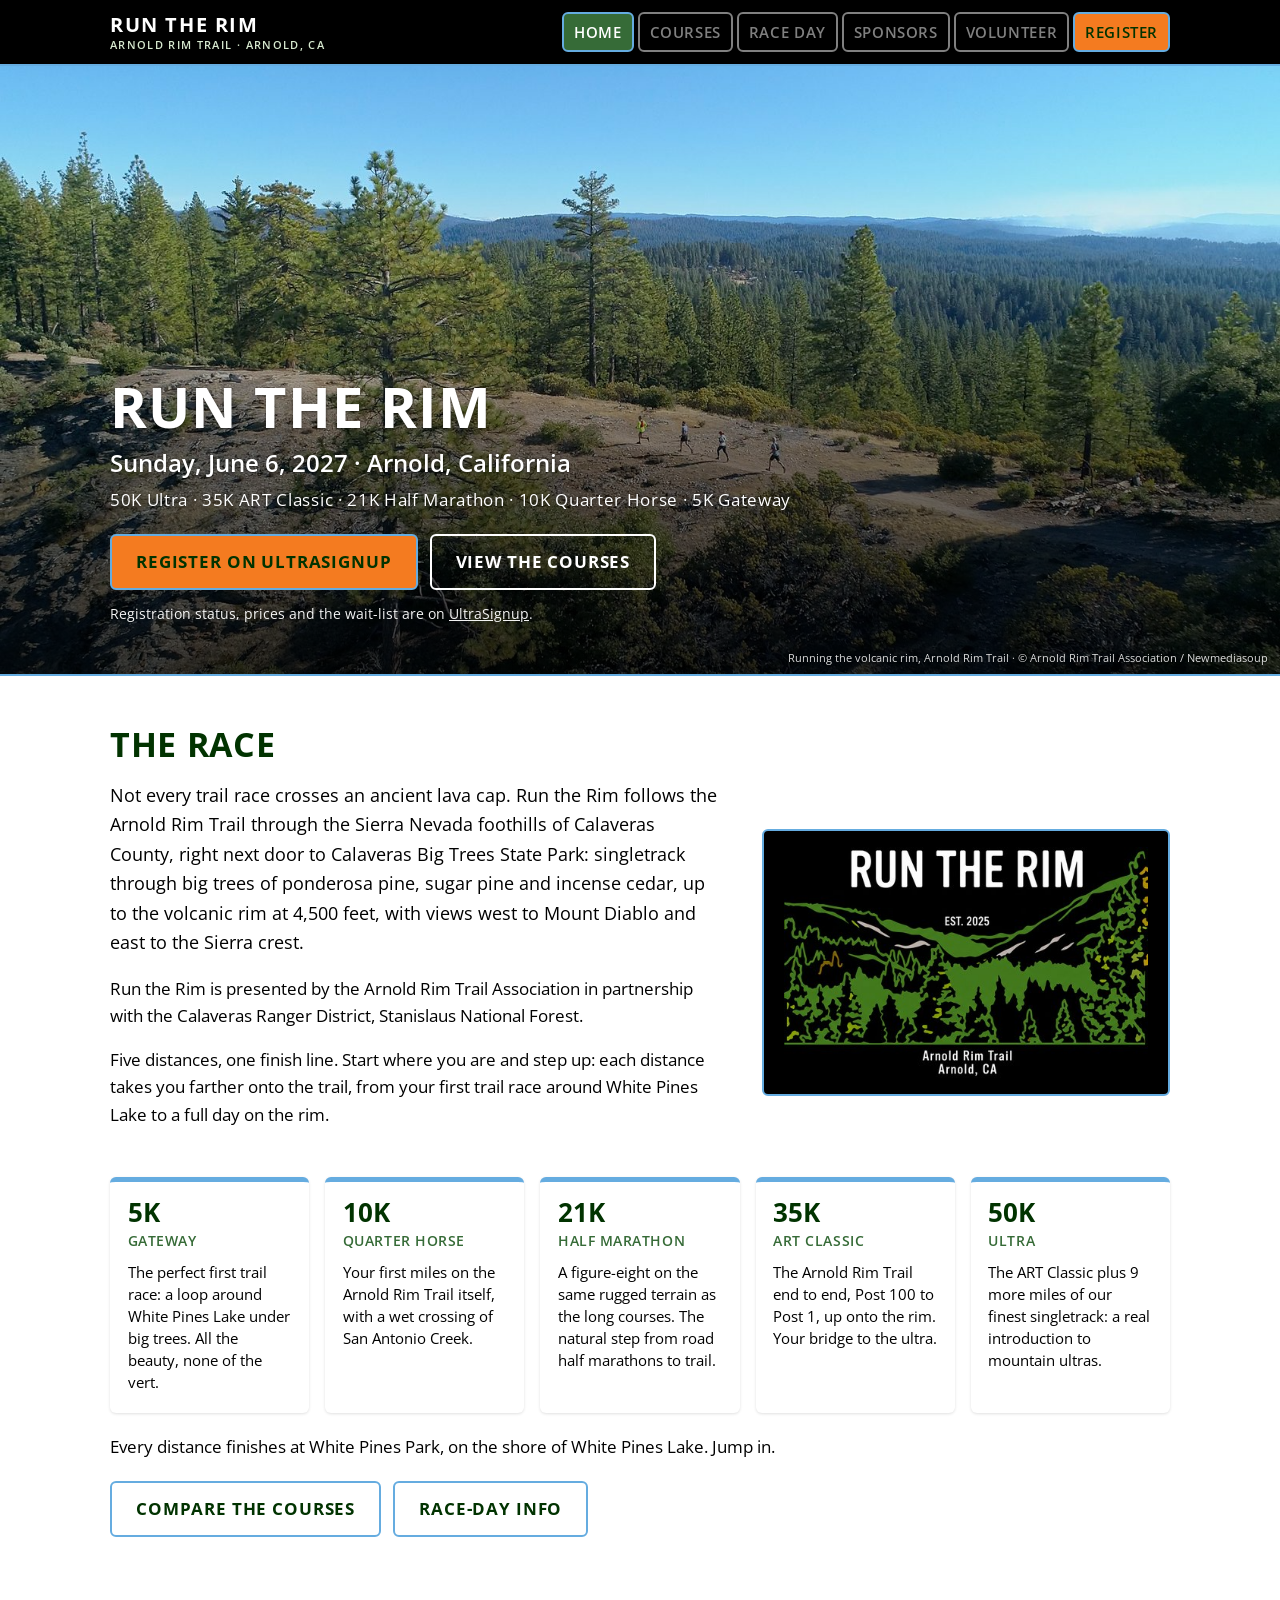
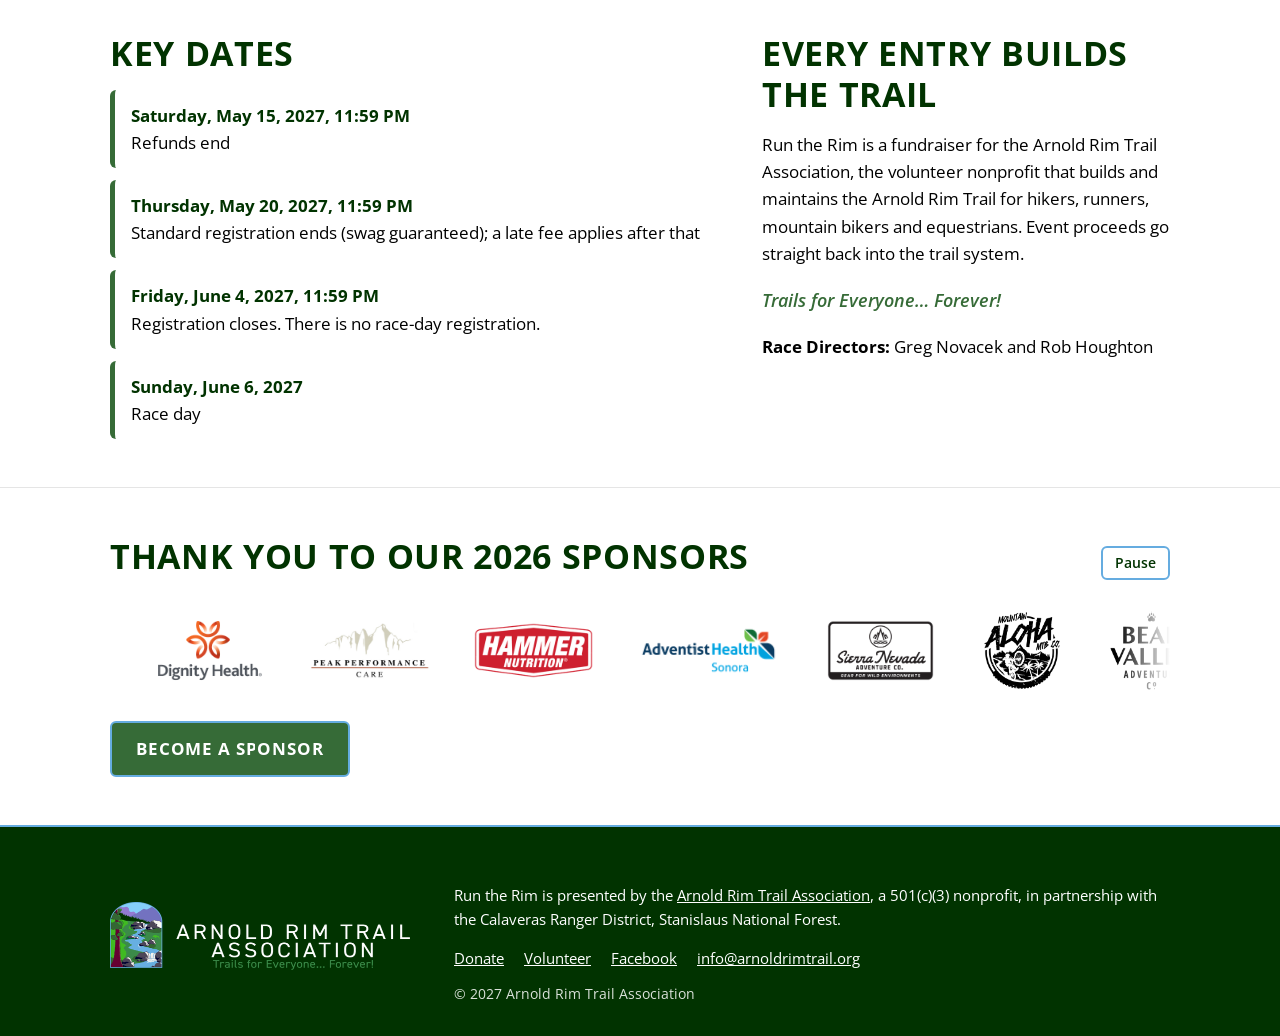
==== commit c14b3dce: "Home: logo panel at natural height, centered vertically against The race body text (heading in its o" ====
--- a/index.html
+++ b/index.html
@@ -19,7 +19,7 @@
   <link rel="preconnect" href="https://fonts.googleapis.com">
   <link rel="preconnect" href="https://fonts.gstatic.com" crossorigin>
   <link href="https://fonts.googleapis.com/css2?family=Open+Sans:ital,wght@0,400;0,600;0,700;1,400;1,600&display=swap" rel="stylesheet">
-  <link rel="stylesheet" href="css/style.css?v=31">
+  <link rel="stylesheet" href="css/style.css?v=34">
   <!-- Structured data. offers carries only the UltraSignup link: registration status and prices are stated on UltraSignup, never here. -->
   <script type="application/ld+json">
 {"@context": "https://schema.org", "@type": "SportsEvent", "name": "Run the Rim 2027", "startDate": "2027-06-06T07:00:00-07:00", "endDate": "2027-06-06", "eventStatus": "https://schema.org/EventScheduled", "eventAttendanceMode": "https://schema.org/OfflineEventAttendanceMode", "location": {"@type": "Place", "name": "White Pines Park", "address": {"@type": "PostalAddress", "streetAddress": "1965 Blagen Rd", "addressLocality": "Arnold", "addressRegion": "CA", "postalCode": "95223", "addressCountry": "US"}}, "image": ["https://runtherim.com/img/og-image.jpg"], "description": "Five trail races, 5K to 50K, on the Arnold Rim Trail in Arnold, California.", "url": "https://runtherim.com/", "organizer": {"@type": "Organization", "name": "Arnold Rim Trail Association", "url": "https://arnoldrimtrail.org"}, "offers": {"@type": "Offer", "url": "https://ultrasignup.com/register.aspx?did=135759"}, "subEvent": [{"@type": "SportsEvent", "name": "Run the Rim 2027 50K Ultra", "startDate": "2027-06-06T07:00:00-07:00", "eventStatus": "https://schema.org/EventScheduled", "eventAttendanceMode": "https://schema.org/OfflineEventAttendanceMode", "location": {"@type": "Place", "name": "White Pines Park", "address": {"@type": "PostalAddress", "streetAddress": "1965 Blagen Rd", "addressLocality": "Arnold", "addressRegion": "CA", "postalCode": "95223", "addressCountry": "US"}}, "organizer": {"@type": "Organization", "name": "Arnold Rim Trail Association", "url": "https://arnoldrimtrail.org"}, "offers": {"@type": "Offer", "url": "https://ultrasignup.com/register.aspx?did=135759"}, "url": "https://runtherim.com/50k.html"}, {"@type": "SportsEvent", "name": "Run the Rim 2027 35K ART Classic", "startDate": "2027-06-06T08:00:00-07:00", "eventStatus": "https://schema.org/EventScheduled", "eventAttendanceMode": "https://schema.org/OfflineEventAttendanceMode", "location": {"@type": "Place", "name": "White Pines Park", "address": {"@type": "PostalAddress", "streetAddress": "1965 Blagen Rd", "addressLocality": "Arnold", "addressRegion": "CA", "postalCode": "95223", "addressCountry": "US"}}, "organizer": {"@type": "Organization", "name": "Arnold Rim Trail Association", "url": "https://arnoldrimtrail.org"}, "offers": {"@type": "Offer", "url": "https://ultrasignup.com/register.aspx?did=135759"}, "url": "https://runtherim.com/35k.html"}, {"@type": "SportsEvent", "name": "Run the Rim 2027 21K Half Marathon", "startDate": "2027-06-06T08:30:00-07:00", "eventStatus": "https://schema.org/EventScheduled", "eventAttendanceMode": "https://schema.org/OfflineEventAttendanceMode", "location": {"@type": "Place", "name": "White Pines Park", "address": {"@type": "PostalAddress", "streetAddress": "1965 Blagen Rd", "addressLocality": "Arnold", "addressRegion": "CA", "postalCode": "95223", "addressCountry": "US"}}, "organizer": {"@type": "Organization", "name": "Arnold Rim Trail Association", "url": "https://arnoldrimtrail.org"}, "offers": {"@type": "Offer", "url": "https://ultrasignup.com/register.aspx?did=135759"}, "url": "https://runtherim.com/21k.html"}, {"@type": "SportsEvent", "name": "Run the Rim 2027 10K Quarter Horse", "startDate": "2027-06-06T08:45:00-07:00", "eventStatus": "https://schema.org/EventScheduled", "eventAttendanceMode": "https://schema.org/OfflineEventAttendanceMode", "location": {"@type": "Place", "name": "White Pines Park", "address": {"@type": "PostalAddress", "streetAddress": "1965 Blagen Rd", "addressLocality": "Arnold", "addressRegion": "CA", "postalCode": "95223", "addressCountry": "US"}}, "organizer": {"@type": "Organization", "name": "Arnold Rim Trail Association", "url": "https://arnoldrimtrail.org"}, "offers": {"@type": "Offer", "url": "https://ultrasignup.com/register.aspx?did=135759"}, "url": "https://runtherim.com/10k.html"}, {"@type": "SportsEvent", "name": "Run the Rim 2027 5K Gateway", "startDate": "2027-06-06T09:00:00-07:00", "eventStatus": "https://schema.org/EventScheduled", "eventAttendanceMode": "https://schema.org/OfflineEventAttendanceMode", "location": {"@type": "Place", "name": "White Pines Park", "address": {"@type": "PostalAddress", "streetAddress": "1965 Blagen Rd", "addressLocality": "Arnold", "addressRegion": "CA", "postalCode": "95223", "addressCountry": "US"}}, "organizer": {"@type": "Organization", "name": "Arnold Rim Trail Association", "url": "https://arnoldrimtrail.org"}, "offers": {"@type": "Offer", "url": "https://ultrasignup.com/register.aspx?did=135759"}, "url": "https://runtherim.com/5k.html"}]}
@@ -63,9 +63,9 @@
 
 
     <section aria-labelledby="race-title">
-      <div class="wrap two-col">
+      <div class="wrap two-col race-cols">
+        <h2 id="race-title">The race</h2>
         <div>
-          <h2 id="race-title">The race</h2>
           <p class="lede">Not every trail race crosses an ancient lava cap. Run the Rim follows the Arnold Rim Trail through the Sierra Nevada foothills of Calaveras County, right next door to Calaveras Big Trees State Park: singletrack through big trees of ponderosa pine, sugar pine and incense cedar, up to the volcanic rim at 4,500 feet, with views west to Mount Diablo and east to the Sierra crest.</p>
           <p>Run the Rim is presented by the Arnold Rim Trail Association in partnership with the Calaveras Ranger District, Stanislaus National Forest.</p>
           <p>Five distances, one finish line. Start where you are and step up: each distance takes you farther onto the trail, from your first trail race around White Pines Lake to a full day on the rim.</p>        </div>
--- a/css/style.css
+++ b/css/style.css
@@ -464,14 +464,16 @@
 
 /* Home "The race": the RTR logo (art on black) in a black panel above the race photo. */
 /* Home "The race": the logo panel is the whole right column (the race photo moved to Race Day,
-   Rob 2026-11-25). On wide screens it stretches to the height of the text beside it, logo centered;
-   the logo art has a black background, so the panel reads as one piece. */
+   Rob 2026-11-25). On wide screens it keeps its natural height and is centered vertically against
+   the body text beside it; it never stretches to fill the column (Rob). */
 .race-side { display: grid; gap: 1.25rem; }
 .logo-feature { background: var(--black); border-radius: var(--radius); padding: 1rem 1.25rem; }
-@media (min-width: 860px) {
-  .race-side { align-self: stretch; }
-  .logo-feature { height: 100%; display: flex; align-items: center; justify-content: center; }
-}
+/* The heading gets its own row across both columns, so the logo centers against the body text only. */
+.race-cols { row-gap: 0; }
+.race-cols > h2 { grid-column: 1 / -1; }
+.race-cols > div > :first-child { margin-top: 0; }
+@media (min-width: 860px) { .race-side { align-self: center; } }
+@media (max-width: 859px) { .race-side { margin-top: 1.5rem; } }
 .side-photo { display: block; width: 100%; height: auto; margin-top: 1.5rem; border: 2px solid var(--sky); border-radius: var(--radius); }
 .logo-feature img { width: 100%; border-radius: 0; }
 /* Powder Blue frame on both images in Home's "The race" (Rob, 2026-11-20). */
